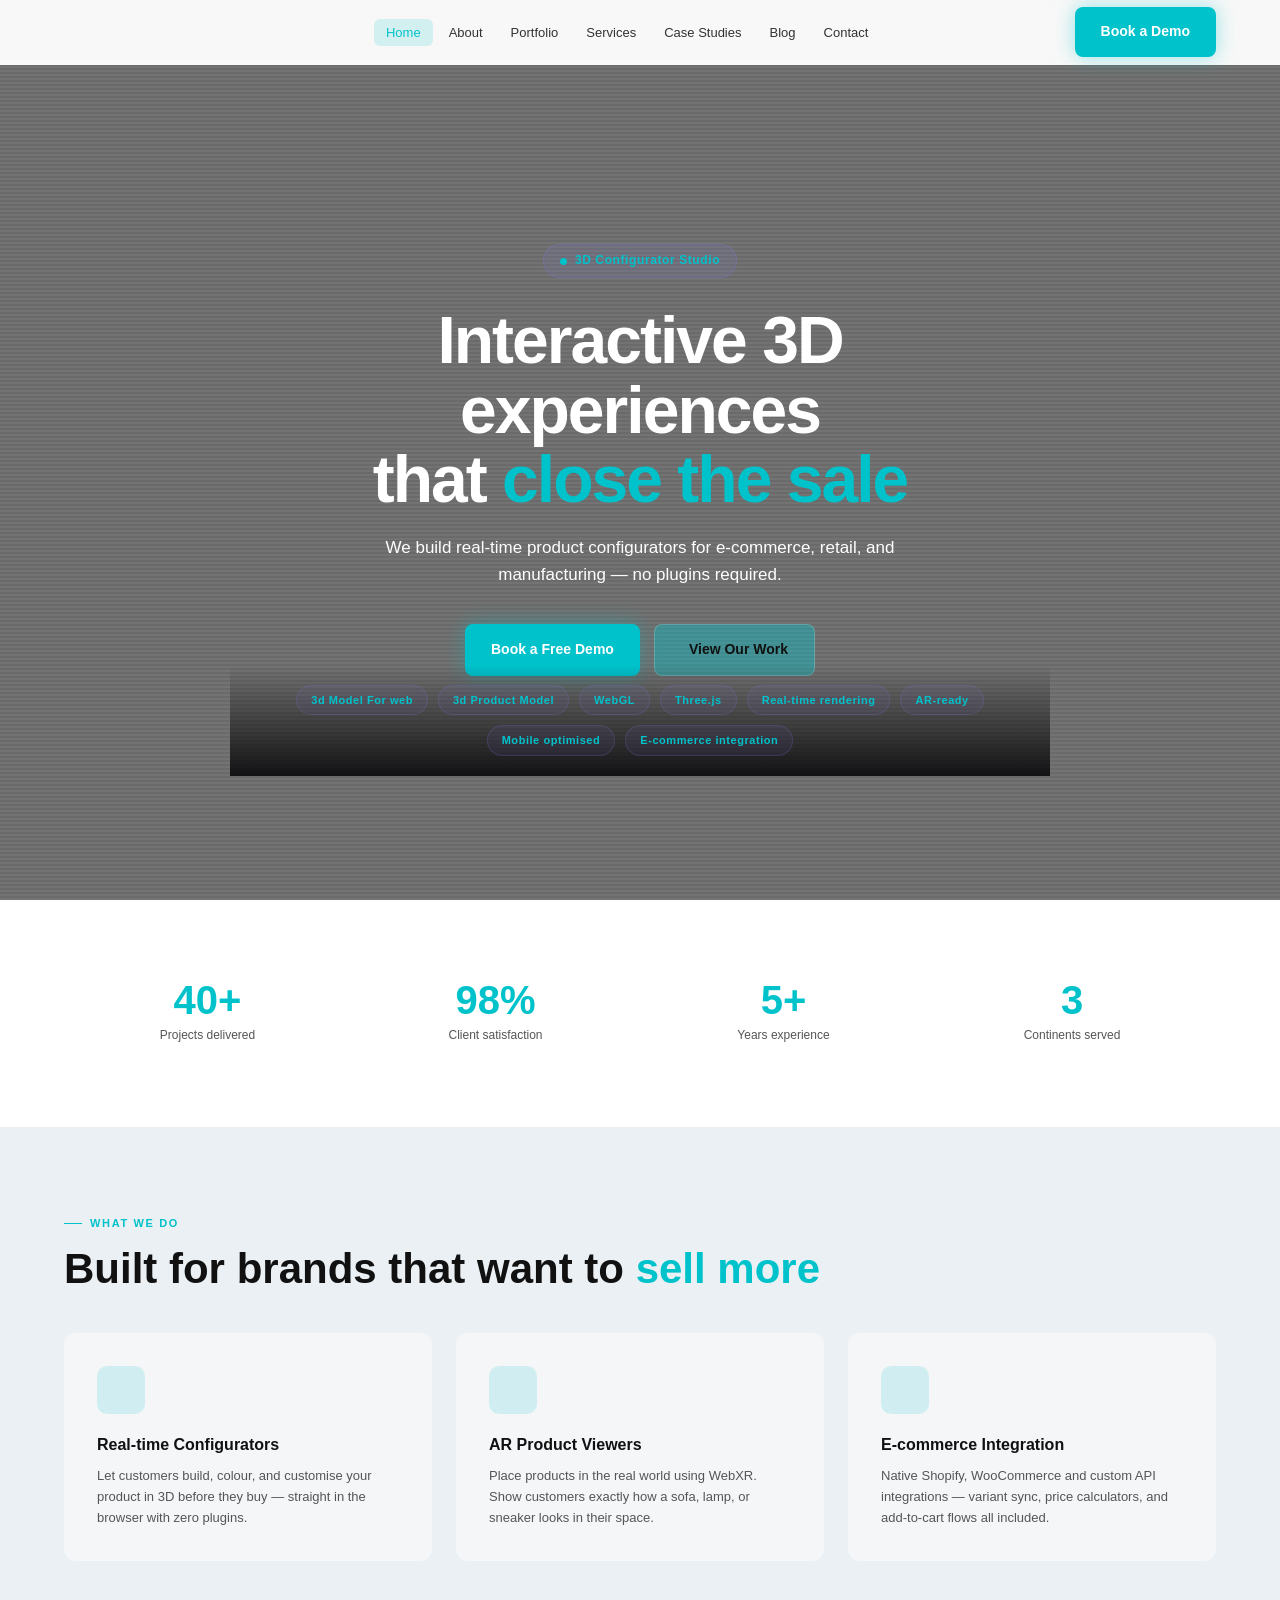
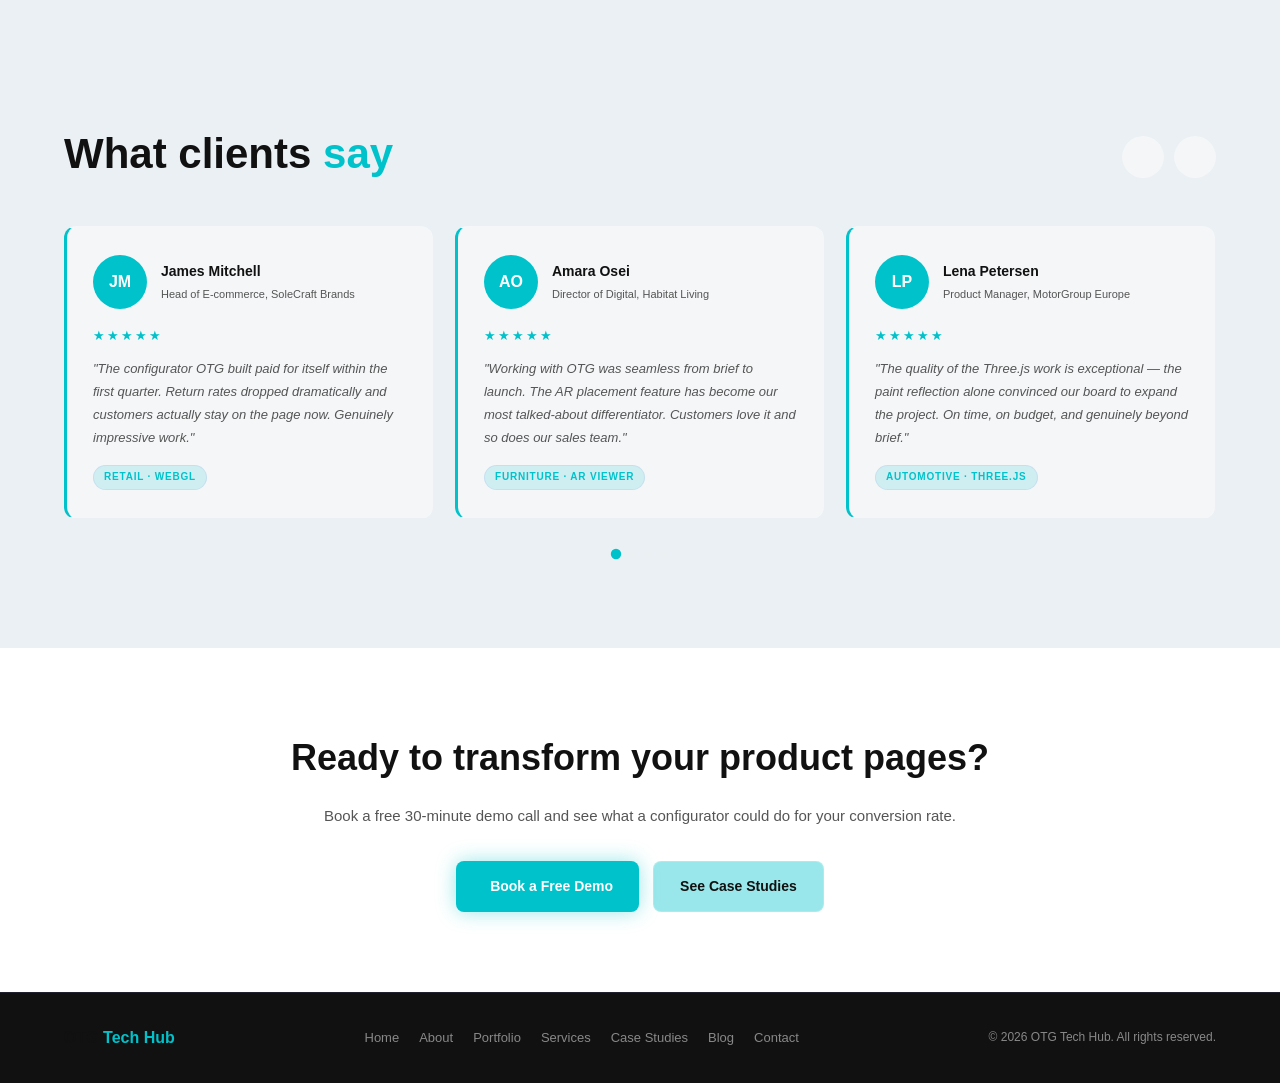
==== index.html @ ada0510f "Update view our work box color" ====
<!DOCTYPE html>
<html lang="en">
<head>
<meta charset="UTF-8" /><meta name="viewport" content="width=device-width, initial-scale=1.0" />
<title>OTG Tech Hub — 3D Configurator Agency</title>
<link rel="preconnect" href="https://fonts.googleapis.com" />
<link rel="preconnect" href="https://fonts.gstatic.com" crossorigin />
<link href="https://fonts.googleapis.com/css2?family=Syne:wght@400;600;700;800&family=DM+Sans:ital,wght@0,300;0,400;0,500;0,600;1,400&display=swap" rel="stylesheet" />
<link rel="stylesheet" href="https://cdn.jsdelivr.net/npm/@tabler/icons-webfont@latest/tabler-icons.min.css" />
<link rel="stylesheet" href="_shared.css" />
<style>
.hero {
  position: relative; min-height: 100vh;
  display: flex; flex-direction: column;
  align-items: center; justify-content: center; overflow: hidden;
}
.hero-video { position: absolute; inset: 0; width: 100%; height: 100%; object-fit: cover; z-index: 0; }
.hero-overlay { position: absolute; inset: 0; z-index: 1; background: rgba(0,0,0,0.55); }
.hero-scanlines {
  position: absolute; inset: 0; z-index: 2; pointer-events: none;
  background: repeating-linear-gradient(0deg, transparent, transparent 2px, rgba(0,0,0,0.08) 2px, rgba(0,0,0,0.08) 4px);
}
.hero-content { position: relative; z-index: 3; text-align: center; padding: 120px 24px 100px; max-width: 820px; width: 100%; }
.hero-badge {
  display: inline-flex; align-items: center; gap: 8px;
  background: rgba(127,119,221,0.12); border: 1px solid rgba(127,119,221,0.3);
  border-radius: 100px; padding: 6px 16px;
  font-size: 12px; font-weight: 600; color: var(--accent); margin-bottom: 28px; letter-spacing: 0.05em;
}
.hero-badge-dot { width: 7px; height: 7px; border-radius: 50%; background: var(--accent); animation: pulse 2s infinite; }
.hero h1 {
  font-family: var(--font-display); font-size: clamp(28px, 6vw, 66px);
  font-weight: 800; line-height: 1.05; letter-spacing: -0.03em; color: #fff; margin-bottom: 20px;
}
.hero h1 em { color: var(--accent); font-style: normal; }
.hero-sub { font-size: clamp(14px, 2vw, 17px); color: rgb(255, 254, 254); max-width: 560px; margin: 0 auto 36px; line-height: 1.6; }
.hero-buttons { display: flex; gap: 14px; justify-content: center; flex-wrap: wrap; }
.hero-demo-label {
  position: absolute; bottom: 100px; right: 48px; z-index: 3;
  display: flex; align-items: center; gap: 12px;
  font-size: 11px; font-weight: 600; letter-spacing: 0.1em; text-transform: uppercase; color: rgba(229,229,229,0.5);
}
.play-ring {
  width: 42px; height: 42px; border-radius: 50%;
  border: 1.5px solid rgba(127,119,221,0.5);
  display: flex; align-items: center; justify-content: center; color: var(--accent); font-size: 18px;
}
.tech-pills {
  position: absolute; bottom: 0; left: 0; right: 0; z-index: 3;
  display: flex; justify-content: center; flex-wrap: wrap; gap: 10px; padding: 20px 24px;
  background: linear-gradient(to top, rgba(10,10,12,0.92), transparent);
}
.tech-pill {
  background: rgba(127,119,221,0.08); border: 1px solid rgba(127,119,221,0.2);
  border-radius: 100px; padding: 5px 14px; font-size: 11px; font-weight: 600; color: var(--accent); letter-spacing: 0.05em;
}
/* HIGHLIGHTS */
.highlights { padding: 80px 0; background: var(--surface2); }
.highlights-grid { display: grid; grid-template-columns: repeat(3, 1fr); gap: 24px; }
.highlight-card {
  background: var(--surface); border: 1px solid var(--border2); border-radius: var(--radius); padding: 32px;
  transition: border-color 0.25s, transform 0.25s;
}
.highlight-card:hover { border-color: var(--accent); transform: translateY(-3px); }
.highlight-icon { width: 48px; height: 48px; border-radius: 10px; background: var(--accent-dim); display: flex; align-items: center; justify-content: center; margin-bottom: 18px; }
.highlight-icon i { font-size: 22px; color: var(--accent); }
.highlight-card h3 { font-family: var(--font-display); font-size: 16px; font-weight: 700; margin-bottom: 8px; }
.highlight-card p { font-size: 13px; color: var(--muted2); line-height: 1.6; }
/* STATS STRIP */
.stats-strip { padding: 60px 0; border-bottom: 1px solid var(--border2); }
.stats-row { display: grid; grid-template-columns: repeat(4, 1fr); gap: 0; }
.stat-box { text-align: center; padding: 20px; border-right: 1px solid var(--border2); }
.stat-box:last-child { border-right: none; }
.stat-num { font-family: var(--font-display); font-size: 40px; font-weight: 800; color: var(--accent); line-height: 1; }
.stat-lbl { font-size: 12px; color: var(--muted2); margin-top: 6px; }
/* CTA BAND */
.cta-band { padding: 80px 0; text-align: center; }
.cta-band h2 { font-family: var(--font-display); font-size: clamp(22px,4vw,36px); font-weight: 800; margin-bottom: 16px; }
.cta-band p { color: var(--muted2); font-size: 15px; margin-bottom: 32px; }
.cta-buttons { display: flex; gap: 14px; justify-content: center; flex-wrap: wrap; }

/* TESTIMONIALS SLIDER */
.testimonials-section { padding: 90px 0; background: var(--surface2); overflow: hidden; }
.testimonials-header { display: flex; align-items: flex-end; justify-content: space-between; margin-bottom: 48px; flex-wrap: wrap; gap: 20px; }
.slider-controls { display: flex; gap: 10px; }
.slider-btn {
  width: 42px; height: 42px; border-radius: 50%;
  background: var(--surface); border: 1px solid var(--border2);
  color: var(--white); font-size: 18px; cursor: pointer;
  display: flex; align-items: center; justify-content: center;
  transition: background 0.2s, border-color 0.2s, transform 0.2s;
}
.slider-btn:hover { background: var(--accent); border-color: var(--accent); transform: scale(1.05); }
.slider-track-wrap { overflow: hidden; }
.slider-track {
  display: flex; gap: 22px;
  transition: transform 0.55s cubic-bezier(0.4, 0, 0.2, 1);
  will-change: transform;
}
.t-card {
  background: var(--surface); border: 1px solid var(--border2);
  border-left: 3px solid var(--accent); border-radius: var(--radius);
  padding: 28px 26px; flex: 0 0 calc(33.333% - 15px);
  display: flex; flex-direction: column;
  transition: border-color 0.25s, box-shadow 0.25s;
}
.t-card:hover { border-color: var(--accent); box-shadow: 0 8px 32px rgba(127,119,221,0.15); }
.t-top { display: flex; align-items: center; gap: 14px; margin-bottom: 16px; }
.t-avatar {
  width: 54px; height: 54px; border-radius: 50%; flex-shrink: 0;
  background: var(--accent); display: flex; align-items: center; justify-content: center;
  font-family: var(--font-display); font-size: 16px; font-weight: 800; color: #fff;
  overflow: hidden;
}
.t-avatar img { width: 100%; height: 100%; object-fit: cover; }
.t-name { font-family: var(--font-display); font-size: 14px; font-weight: 700; color: var(--white); }
.t-role { font-size: 11px; color: var(--muted2); margin-top: 2px; }
.t-stars { color: var(--accent); font-size: 13px; letter-spacing: 2px; margin-bottom: 12px; }
.t-quote { font-size: 13px; color: var(--muted2); font-style: italic; line-height: 1.75; flex: 1; }
.t-tag { display: inline-block; margin-top: 16px; font-size: 10px; font-weight: 600; letter-spacing: 0.08em; text-transform: uppercase; color: var(--accent); background: var(--accent-dim); border: 1px solid var(--border); border-radius: 100px; padding: 3px 10px; align-self: flex-start; }
.slider-dots { display: flex; justify-content: center; gap: 8px; margin-top: 32px; }
.slider-dot { width: 8px; height: 8px; border-radius: 50%; background: var(--border2); border: none; cursor: pointer; transition: background 0.2s, transform 0.2s; padding: 0; }
.slider-dot.active { background: var(--accent); transform: scale(1.3); }

@media(max-width:768px){
  .highlights-grid,.stats-row { grid-template-columns:1fr; }
  .stat-box { border-right:none; border-bottom:1px solid var(--border2); }
  .hero h1 { font-size: 22px; }
  .hero-demo-label { display: none; }
  .t-card { flex: 0 0 calc(100% - 0px); }
  .testimonials-header { flex-direction: column; align-items: flex-start; }
}
@media(min-width:769px) and (max-width:1024px){
  .t-card { flex: 0 0 calc(50% - 11px); }
}
</style>
</head>
<body>

<nav class="navbar">
  <div class="container nav-inner">
    <a href="index.html" class="nav-logo"><img src="https://res.cloudinary.com/dcluwovzm/image/upload/v1780544190/logo-removebg-preview_u4eqe4.png" alt="OTG Tech Hub" height="200" /></a>
    <ul class="nav-links" id="navLinks">
      <li><a href="index.html" class="active">Home</a></li>
      <li><a href="about.html">About</a></li>
      <li><a href="portfolio.html">Portfolio</a></li>
      <li><a href="services.html">Services</a></li>
      <li><a href="case-studies.html">Case Studies</a></li>
      <li><a href="blog.html">Blog</a></li>
      <li><a href="contact.html">Contact</a></li>
    </ul>
    <a href="contact.html" class="btn btn-primary nav-cta">Book a Demo</a>
    <button class="hamburger" id="hamburger" aria-label="Toggle menu"><span></span><span></span><span></span></button>
  </div>
</nav>

<!-- HERO -->
<section class="hero">
  <!-- Replace with your actual video URL -->
  <video class="hero-video" autoplay muted loop playsinline>
    <source src="https://res.cloudinary.com/dcluwovzm/video/upload/v1780540882/1992-153555258_ehwbj4.mp4" type="video/mp4" />
  </video>
  <!-- Replace with your actual video URL -->
  <div class="hero-overlay"></div>
  <div class="hero-scanlines"></div>
  <div class="hero-content reveal">
    <div class="hero-badge"><div class="hero-badge-dot"></div>3D Configurator Studio</div>
    <h1>Interactive 3D experiences<br/>that <em>close the sale</em></h1>
    <p class="hero-sub">We build real-time product configurators for e-commerce, retail, and manufacturing — no plugins required.</p>
    <div class="hero-buttons">
      <a href="contact.html" class="btn btn-primary">Book a Free Demo</a>
      <a href="portfolio.html" class="btn btn-ghost"><i class="ti ti-player-play"></i> View Our Work</a>
    </div>
  
  <div class="tech-pills">
    <span class="tech-pill">3d Model For web</span>
    <span class="tech-pill">3d Product Model</span>
    <span class="tech-pill">WebGL</span>
    <span class="tech-pill">Three.js</span>
    <span class="tech-pill">Real-time rendering</span>
    <span class="tech-pill">AR-ready</span>
    <span class="tech-pill">Mobile optimised</span>
    <span class="tech-pill">E-commerce integration</span>
  </div>
</section>

<!-- STATS STRIP -->
<div class="stats-strip">
  <div class="container">
    <div class="stats-row reveal">
      <div class="stat-box"><div class="stat-num">40+</div><div class="stat-lbl">Projects delivered</div></div>
      <div class="stat-box"><div class="stat-num">98%</div><div class="stat-lbl">Client satisfaction</div></div>
      <div class="stat-box"><div class="stat-num">5+</div><div class="stat-lbl">Years experience</div></div>
      <div class="stat-box"><div class="stat-num">3</div><div class="stat-lbl">Continents served</div></div>
    </div>
  </div>
</div>

<!-- HIGHLIGHTS -->
<section class="highlights">
  <div class="container">
    <div class="reveal" style="margin-bottom:40px">
      <div class="section-label">What we do</div>
      <h2 class="section-title" style="margin-bottom:0">Built for brands that want to <span>sell more</span></h2>
    </div>
    <div class="highlights-grid">
      <div class="highlight-card reveal">
        <div class="highlight-icon"><i class="ti ti-3d-cube-sphere"></i></div>
        <h3>Real-time Configurators</h3>
        <p>Let customers build, colour, and customise your product in 3D before they buy — straight in the browser with zero plugins.</p>
      </div>
      <div class="highlight-card reveal">
        <div class="highlight-icon"><i class="ti ti-augmented-reality"></i></div>
        <h3>AR Product Viewers</h3>
        <p>Place products in the real world using WebXR. Show customers exactly how a sofa, lamp, or sneaker looks in their space.</p>
      </div>
      <div class="highlight-card reveal">
        <div class="highlight-icon"><i class="ti ti-plug-connected"></i></div>
        <h3>E-commerce Integration</h3>
        <p>Native Shopify, WooCommerce and custom API integrations — variant sync, price calculators, and add-to-cart flows all included.</p>
      </div>
    </div>
  </div>
</section>

<!-- TESTIMONIALS SLIDER -->
<section class="testimonials-section">
  <div class="container">
    <div class="testimonials-header reveal">
      <div>
        <!-- <div class="section-label">Social proof</div> -->
        <h2 class="section-title" style="margin-bottom:0">What clients <span>say</span></h2>
      </div>
      <div class="slider-controls">
        <button class="slider-btn" id="sliderPrev" aria-label="Previous"><i class="ti ti-chevron-left"></i></button>
        <button class="slider-btn" id="sliderNext" aria-label="Next"><i class="ti ti-chevron-right"></i></button>
      </div>
    </div>
    <div class="slider-track-wrap reveal">
      <div class="slider-track" id="sliderTrack">

        <div class="t-card">
          <div class="t-top">
            <!-- Replace src with client photo or brand logo URL -->
            <div class="t-avatar">JM</div>
            <!-- Replace src with client photo or brand logo URL -->
            <div><div class="t-name">James Mitchell</div><div class="t-role">Head of E-commerce, SoleCraft Brands</div></div>
          </div>
          <div class="t-stars">★★★★★</div>
          <p class="t-quote">"The configurator OTG built paid for itself within the first quarter. Return rates dropped dramatically and customers actually stay on the page now. Genuinely impressive work."</p>
          <span class="t-tag">Retail · WebGL</span>
        </div>

        <div class="t-card">
          <div class="t-top">
            <!-- Replace src with client photo or brand logo URL -->
            <div class="t-avatar">AO</div>
            <!-- Replace src with client photo or brand logo URL -->
            <div><div class="t-name">Amara Osei</div><div class="t-role">Director of Digital, Habitat Living</div></div>
          </div>
          <div class="t-stars">★★★★★</div>
          <p class="t-quote">"Working with OTG was seamless from brief to launch. The AR placement feature has become our most talked-about differentiator. Customers love it and so does our sales team."</p>
          <span class="t-tag">Furniture · AR Viewer</span>
        </div>

        <div class="t-card">
          <div class="t-top">
            <!-- Replace src with client photo or brand logo URL -->
            <div class="t-avatar">LP</div>
            <!-- Replace src with client photo or brand logo URL -->
            <div><div class="t-name">Lena Petersen</div><div class="t-role">Product Manager, MotorGroup Europe</div></div>
          </div>
          <div class="t-stars">★★★★★</div>
          <p class="t-quote">"The quality of the Three.js work is exceptional — the paint reflection alone convinced our board to expand the project. On time, on budget, and genuinely beyond brief."</p>
          <span class="t-tag">Automotive · Three.js</span>
        </div>

        <div class="t-card">
          <div class="t-top">
            <!-- Replace src with client photo or brand logo URL -->
            <div class="t-avatar">DK</div>
            <!-- Replace src with client photo or brand logo URL -->
            <div><div class="t-name">David Kim</div><div class="t-role">CEO, LuxeLighting Co.</div></div>
          </div>
          <div class="t-stars">★★★★★</div>
          <p class="t-quote">"We were sceptical about the ROI of a 3D configurator for lighting. Three months after launch, our average order value had gone up 28%. Completely converted now."</p>
          <span class="t-tag">Retail · Product Builder</span>
        </div>

        <div class="t-card">
          <div class="t-top">
            <!-- Replace src with client photo or brand logo URL -->
            <div class="t-avatar">SR</div>
            <!-- Replace src with client photo or brand logo URL -->
            <div><div class="t-name">Sofia Reyes</div><div class="t-role">E-commerce Lead, Moda Jewels</div></div>
          </div>
          <div class="t-stars">★★★★★</div>
          <p class="t-quote">"Our customers spend an average of 6 minutes in the configurator before adding to cart. That kind of engagement is unheard of for us. The jewellery customiser is genuinely beautiful."</p>
          <span class="t-tag">Jewellery · AR/VR</span>
        </div>

        <div class="t-card">
          <div class="t-top">
            <!-- Replace src with client photo or brand logo URL -->
            <div class="t-avatar">FN</div>
            <!-- Replace src with client photo or brand logo URL -->
            <div><div class="t-name">Fatima Nwosu</div><div class="t-role">Digital Director, HomeForm Nigeria</div></div>
          </div>
          <div class="t-stars">★★★★★</div>
          <p class="t-quote">"The tool works flawlessly on mobile, even on slower connections. As a Nigerian brand, we weren't sure a 3D configurator was for us — OTG proved us completely wrong."</p>
          <span class="t-tag">Furniture · 360° Viewer</span>
        </div>

      </div>
    </div>
    <div class="slider-dots" id="sliderDots"></div>
  </div>
</section>

<!-- CTA BAND -->
<section class="cta-band">
  <div class="container reveal">
    <h2>Ready to transform your product pages?</h2>
    <p>Book a free 30-minute demo call and see what a configurator could do for your conversion rate.</p>
    <div class="cta-buttons">
      <a href="contact.html" class="btn btn-primary"><i class="ti ti-calendar"></i> Book a Free Demo</a>
      <a href="case-studies.html" class="btn btn-ghost">See Case Studies</a>
    </div>
  </div>
</section>

<footer class="footer">
  <div class="container footer-inner">
    <div class="footer-logo">OTG <span>Tech Hub</span></div>
    <nav class="footer-nav">
      <a href="index.html">Home</a><a href="about.html">About</a><a href="portfolio.html">Portfolio</a>
      <a href="services.html">Services</a><a href="case-studies.html">Case Studies</a>
      <a href="blog.html">Blog</a><a href="contact.html">Contact</a>
    </nav>
    <div class="footer-copy">© 2026 OTG Tech Hub. All rights reserved.</div>
  </div>
</footer>
<script src="_shared.js"></script>
<script>
document.addEventListener('DOMContentLoaded', () => {
  const track     = document.getElementById('sliderTrack');
  const prevBtn   = document.getElementById('sliderPrev');
  const nextBtn   = document.getElementById('sliderNext');
  const dotsWrap  = document.getElementById('sliderDots');
  const cards     = track.querySelectorAll('.t-card');

  // How many cards visible at once (responsive)
  function visibleCount() {
    if (window.innerWidth < 769) return 1;
    if (window.innerWidth < 1025) return 2;
    return 3;
  }

  const total = cards.length;
  let current = 0;
  let autoTimer;

  // Build dots
  function buildDots() {
    dotsWrap.innerHTML = '';
    const steps = total - visibleCount() + 1;
    for (let i = 0; i < steps; i++) {
      const d = document.createElement('button');
      d.className = 'slider-dot' + (i === 0 ? ' active' : '');
      d.addEventListener('click', () => goTo(i));
      dotsWrap.appendChild(d);
    }
  }

  function updateDots() {
    dotsWrap.querySelectorAll('.slider-dot').forEach((d, i) => {
      d.classList.toggle('active', i === current);
    });
  }

  function cardWidth() {
    return cards[0].getBoundingClientRect().width + 22; // card + gap
  }

  function goTo(index) {
    const steps = total - visibleCount();
    current = Math.max(0, Math.min(index, steps));
    track.style.transform = `translateX(-${current * cardWidth()}px)`;
    updateDots();
  }

  function next() { goTo(current + 1 < total - visibleCount() + 1 ? current + 1 : 0); }
  function prev() { goTo(current - 1 >= 0 ? current - 1 : total - visibleCount()); }

  nextBtn.addEventListener('click', () => { next(); resetAuto(); });
  prevBtn.addEventListener('click', () => { prev(); resetAuto(); });

  function startAuto() { autoTimer = setInterval(next, 4000); }
  function resetAuto()  { clearInterval(autoTimer); startAuto(); }

  // Pause on hover
  track.addEventListener('mouseenter', () => clearInterval(autoTimer));
  track.addEventListener('mouseleave', startAuto);

  // Touch swipe
  let touchStartX = 0;
  track.addEventListener('touchstart', e => { touchStartX = e.touches[0].clientX; }, { passive: true });
  track.addEventListener('touchend', e => {
    const diff = touchStartX - e.changedTouches[0].clientX;
    if (Math.abs(diff) > 40) { diff > 0 ? next() : prev(); resetAuto(); }
  });

  // Recalculate on resize
  window.addEventListener('resize', () => {
    buildDots();
    goTo(0);
  });

  buildDots();
  startAuto();
});
</script>
</body></html>
---- _shared.css ----
/* ─── SHARED STYLES — OTG Tech Hub ─── */
*, *::before, *::after { box-sizing: border-box; margin: 0; padding: 0; }
:root {
  --bg: #ffffff;
--surface: #f4f6f8;
--surface2: #eaf0f3;
--accent: #00C2CB;
--accent-dim: rgba(0,194,203,0.15);
--accent-glow: rgba(0,194,203,0.4);
  --white: #111111;
  --muted: #888888;
  --muted2: #555555;
  --border: rgba(127,119,221,0.12);
  --border2: rgba(255,255,255,0.06);
  --font-display: 'ROBOTO', sans-serif;
  --font-body: 'ROBOTO', sans-serif;
  --radius: 12px;
  --radius-sm: 8px;
}
html { scroll-behavior: smooth; }
body {
  background: var(--bg);
  color: var(--white);
  font-family: var(--font-body);
  font-size: 15px;
  line-height: 1.65;
  overflow-x: hidden;
}
::selection { background: var(--accent); color: #fff; }
a { color: inherit; text-decoration: none; }
img { display: block; max-width: 100%; }
::-webkit-scrollbar { width: 4px; }
::-webkit-scrollbar-track { background: var(--bg); }
::-webkit-scrollbar-thumb { background: var(--accent); border-radius: 4px; }

/* UTILITIES */
.container { max-width: 1200px; margin: 0 auto; padding: 0 24px; }
.section-label {
  display: inline-flex; align-items: center; gap: 8px;
  font-size: 11px; font-weight: 600;
  letter-spacing: 0.15em; text-transform: uppercase; color: var(--accent);
  margin-bottom: 14px;
}
.section-label::before { content: ''; width: 18px; height: 1px; background: var(--accent); }
.section-title {
  font-family: var(--font-display); font-size: clamp(26px, 4vw, 42px);
  font-weight: 800; color: var(--white); line-height: 1.1; margin-bottom: 48px;
}
.section-title span { color: var(--accent); }
.page-body { padding: 120px 0 80px; }
.reveal { opacity: 0; transform: translateY(24px); transition: opacity 0.7s ease, transform 0.7s ease; }
.reveal.visible { opacity: 1; transform: translateY(0); }
.btn {
  display: inline-flex; align-items: center; gap: 8px;
  padding: 13px 26px; border-radius: var(--radius-sm);
  font-family: var(--font-body); font-size: 14px; font-weight: 600;
  cursor: pointer; border: none; transition: all 0.25s ease;
  min-height: 44px; white-space: nowrap;
}
.btn-primary { background: var(--accent); color: #fff; box-shadow: 0 0 20px var(--accent-glow); }
.btn-primary:hover { background: #9690e8; box-shadow: 0 0 32px var(--accent-glow); transform: translateY(-1px); }
.btn-ghost { background: var(--accent-glow); color: var(--white); border: 1.5px solid rgba(255,255,255,0.18); }
.btn-ghost:hover { border-color: var(--accent); color: var(--accent); transform: translateY(-1px); }
.btn-outline-accent { background: transparent; color: var(--accent); border: 1.5px solid var(--accent); }
.btn-outline-accent:hover { background: var(--accent); color: #fff; box-shadow: 0 0 20px var(--accent-glow); }

/* NAVBAR */
.navbar {
  position: fixed; top: 0; left: 0; right: 0; z-index: 1000;
  background: rgba(255,255,255,0.95);
  backdrop-filter: blur(16px); -webkit-backdrop-filter: blur(16px);
  border-bottom: 1px solid var(--border2);
}
.nav-inner {
  display: flex; align-items: center; justify-content: space-between;
  height: 64px; gap: 24px;
}
.nav-logo { flex-shrink: 0; display: flex; align-items: center; }
.nav-logo img { height: 200px; width: auto; }
.nav-links { display: flex; align-items: center; gap: 4px; list-style: none; }
.nav-links a {
  padding: 6px 12px; border-radius: 6px;
  font-size: 13px; font-weight: 500; color: #333333;  transition: color 0.2s, background 0.2s;
}
.nav-links a:hover { color: var(--white); background: var(--accent-dim); }
.nav-links a.active { color: var(--accent); background: var(--accent-dim); }
.nav-cta { flex-shrink: 0; }
.hamburger { display: none; flex-direction: column; gap: 5px; background: none; border: none; cursor: pointer; padding: 8px; }
.hamburger span { display: block; width: 22px; height: 2px; background: var(--white); border-radius: 2px; transition: all 0.3s ease; }
.hamburger.open span:nth-child(1) { transform: translateY(7px) rotate(45deg); }
.hamburger.open span:nth-child(2) { opacity: 0; }
.hamburger.open span:nth-child(3) { transform: translateY(-7px) rotate(-45deg); }

/* FOOTER */
.footer { background: #111111; border-top: 1px solid rgba(127,119,221,0.15); padding: 32px 0; }
.footer-inner { display: flex; align-items: center; justify-content: space-between; flex-wrap: wrap; gap: 16px; }
.footer-logo { font-family: var(--font-display); font-size: 16px; font-weight: 800; }
.footer-logo span { color: var(--accent); }
.footer-nav { display: flex; gap: 20px; flex-wrap: wrap; }
.footer-nav a { font-size: 13px; color: var(--muted); }
.footer-nav a:hover { color: var(--white); }
.footer-copy { font-size: 12px; color: var(--muted); }

/* MOBILE */
@media (max-width: 768px) {
  .hamburger { display: flex; }
  .nav-links {
    position: fixed; top: 64px; left: 0; right: 0;
    background: rgba(10,10,12,0.97); backdrop-filter: blur(16px);
    flex-direction: column; padding: 20px; gap: 4px;
    border-bottom: 1px solid var(--border2); display: none;
  }
  .nav-links.open { display: flex; }
  .nav-links a { padding: 12px 16px; font-size: 15px; }
  .nav-cta { display: none; }
  .footer-inner { flex-direction: column; text-align: center; }
  .footer-nav { justify-content: center; }
}

@keyframes pulse { 0%,100%{opacity:1;transform:scale(1)} 50%{opacity:.5;transform:scale(1.3)} }
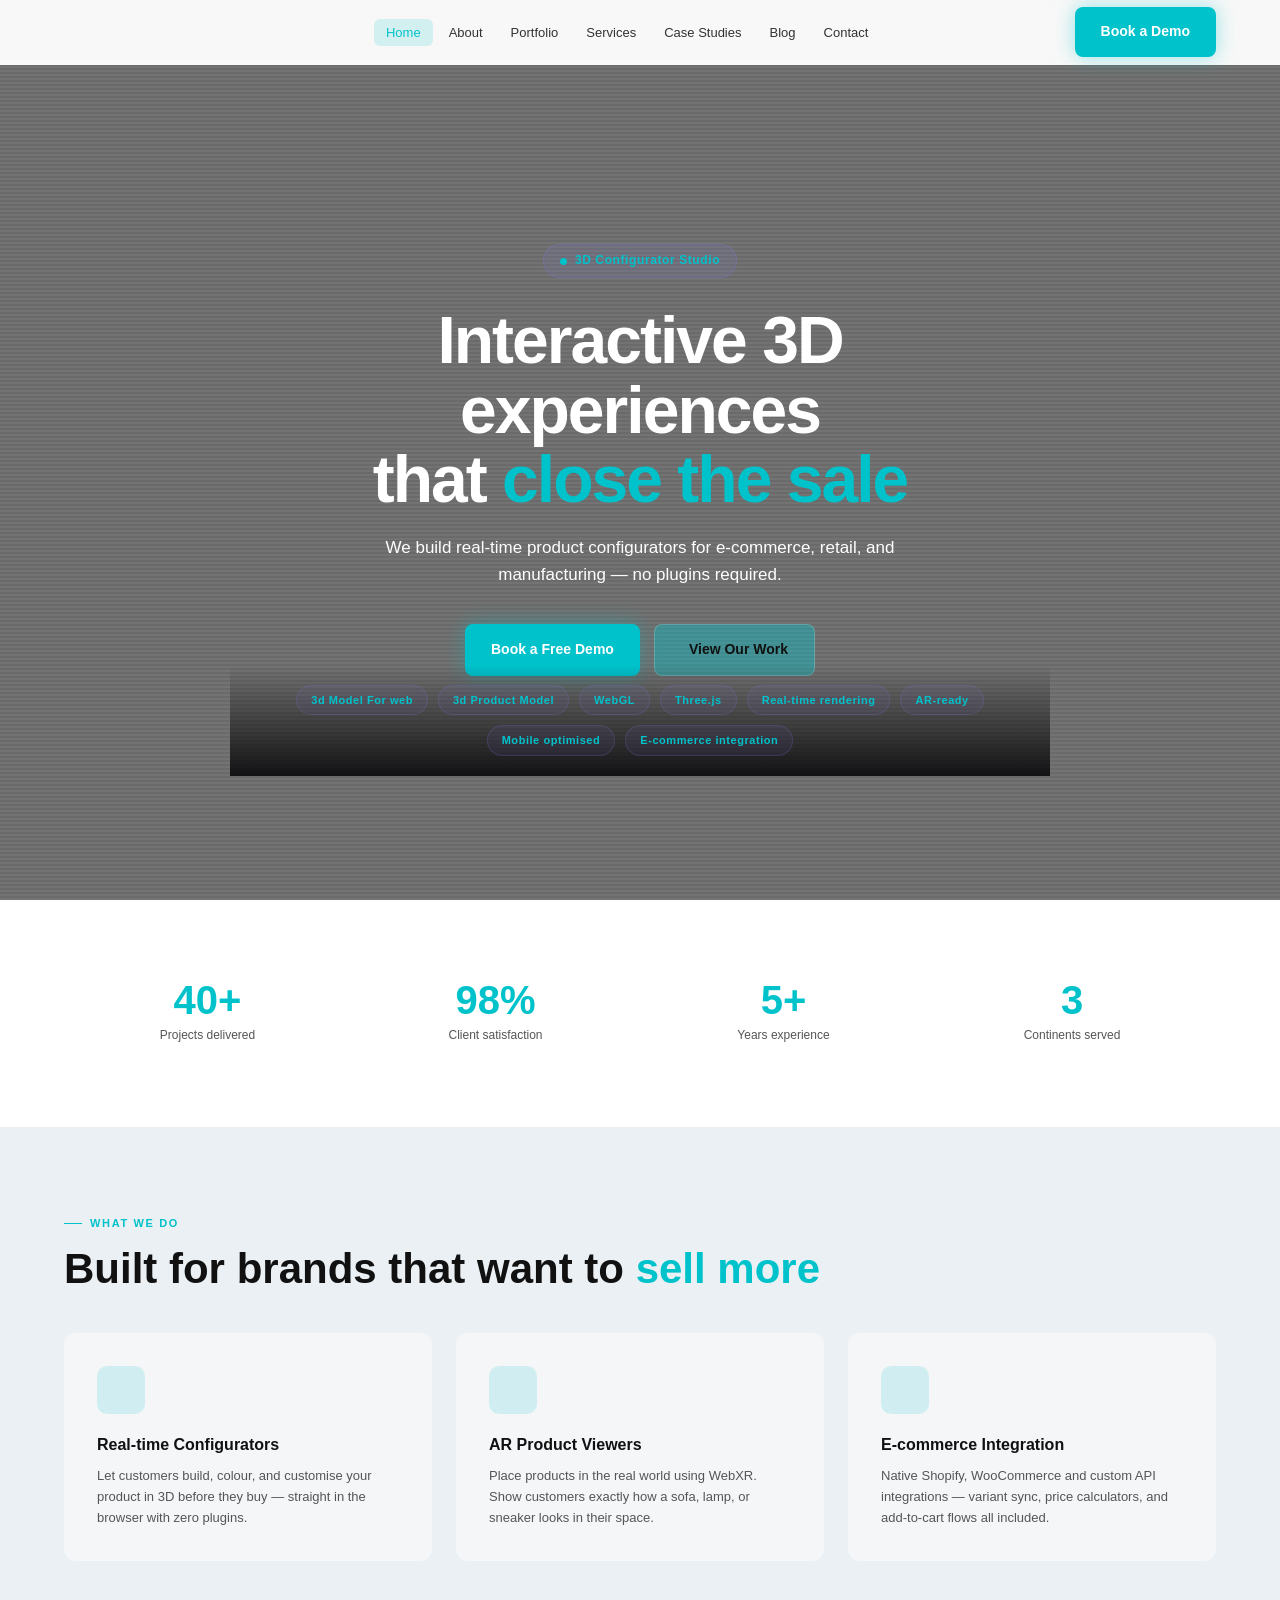
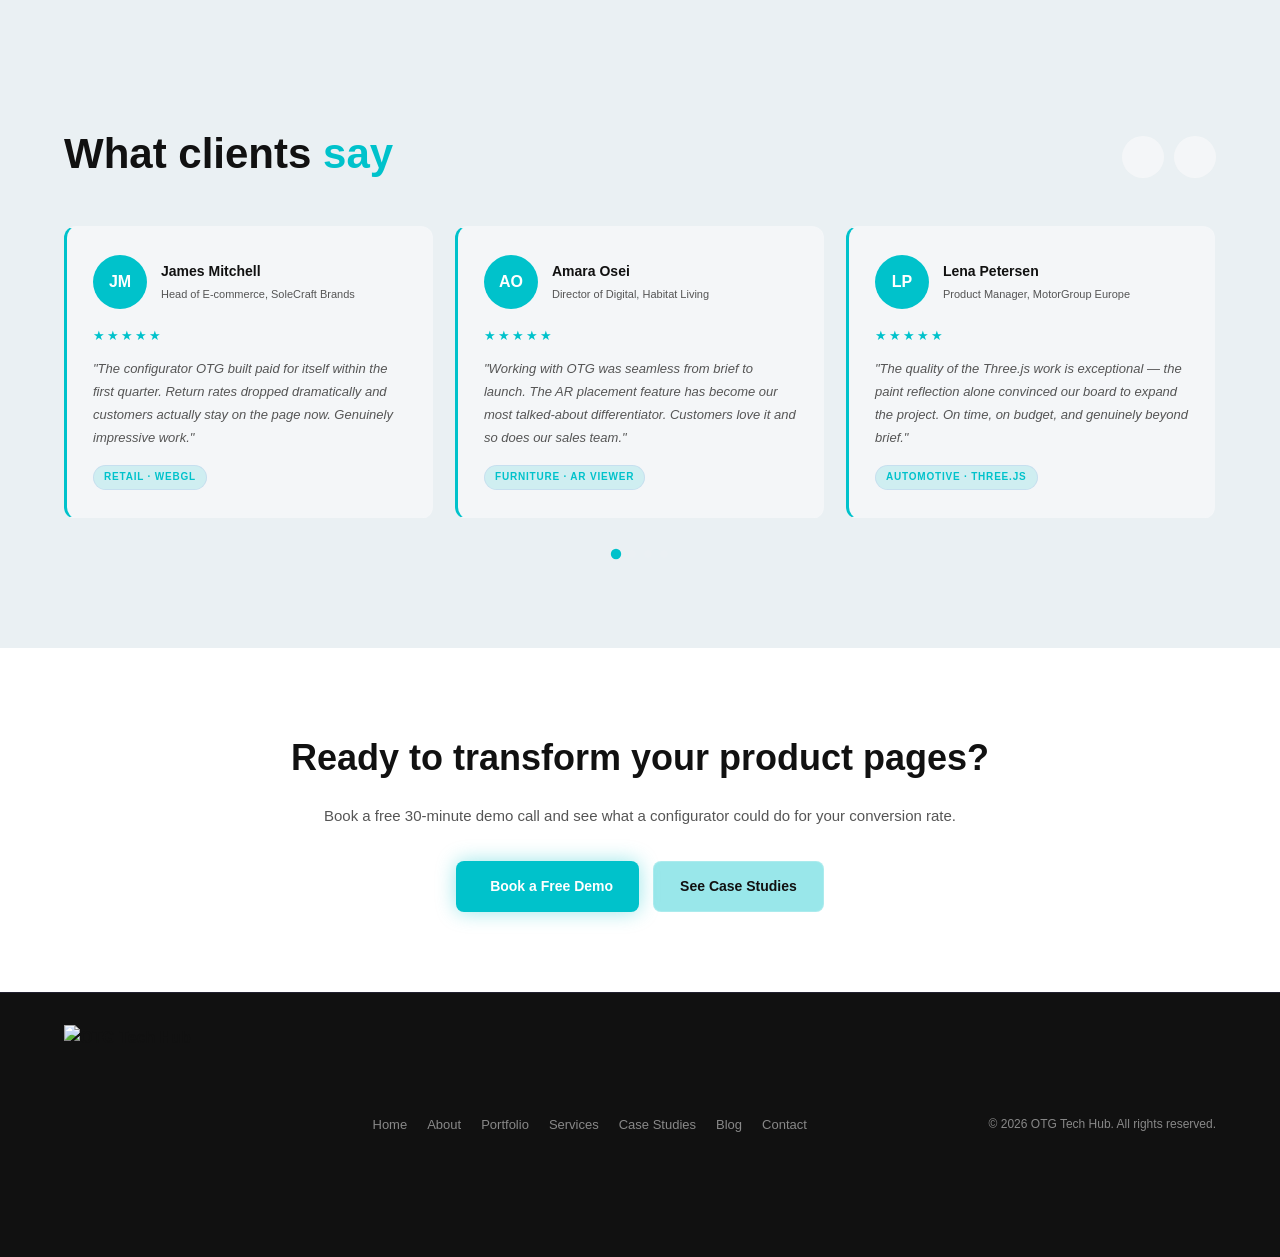
==== commit db6689d1: "update portfolio navbar logo and updating all the other pages footer logo" ====
--- a/index.html
+++ b/index.html
@@ -331,8 +331,7 @@
 
 <footer class="footer">
   <div class="container footer-inner">
-    <div class="footer-logo">OTG <span>Tech Hub</span></div>
-    <nav class="footer-nav">
+<div class="footer-logo"><img src="https://res.cloudinary.com/dcluwovzm/image/upload/v1780544190/logo-removebg-preview_u4eqe4.png" alt="OTG Tech Hub" height="200" /></div>    <nav class="footer-nav">
       <a href="index.html">Home</a><a href="about.html">About</a><a href="portfolio.html">Portfolio</a>
       <a href="services.html">Services</a><a href="case-studies.html">Case Studies</a>
       <a href="blog.html">Blog</a><a href="contact.html">Contact</a>
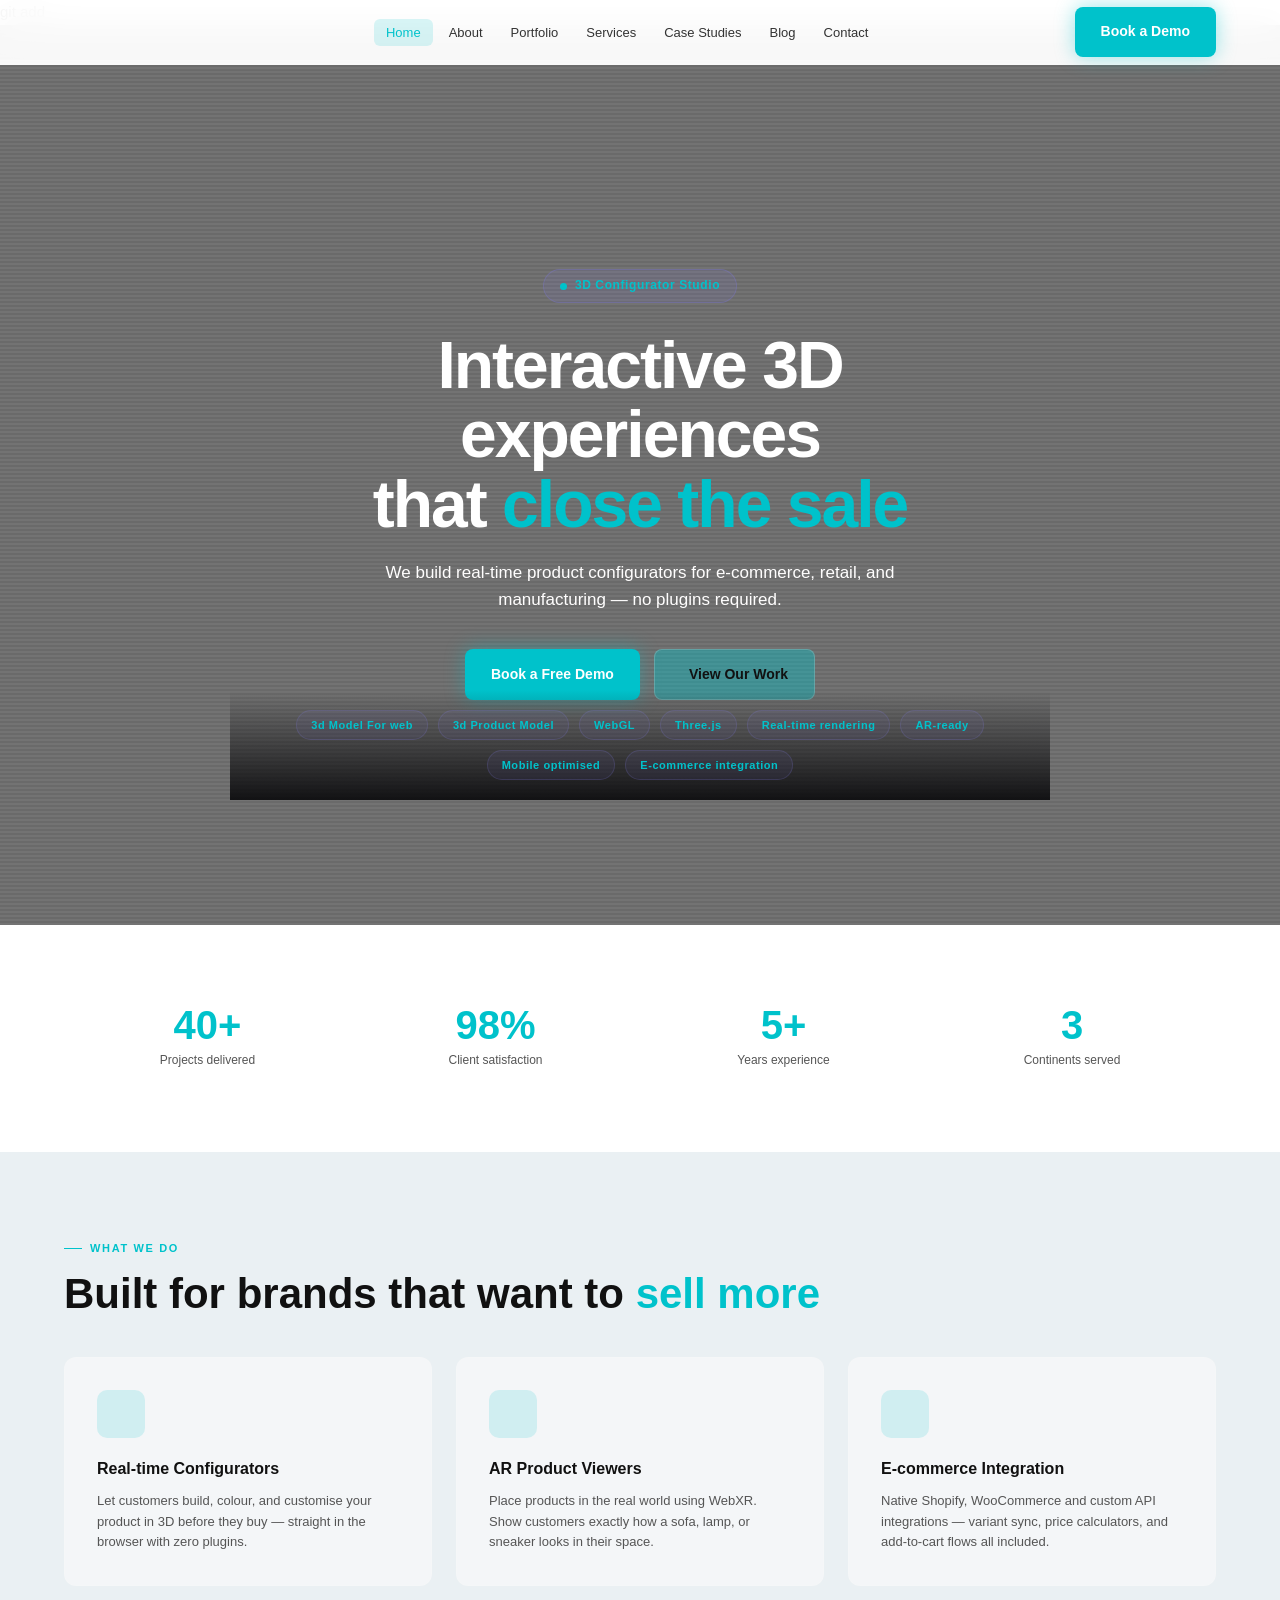
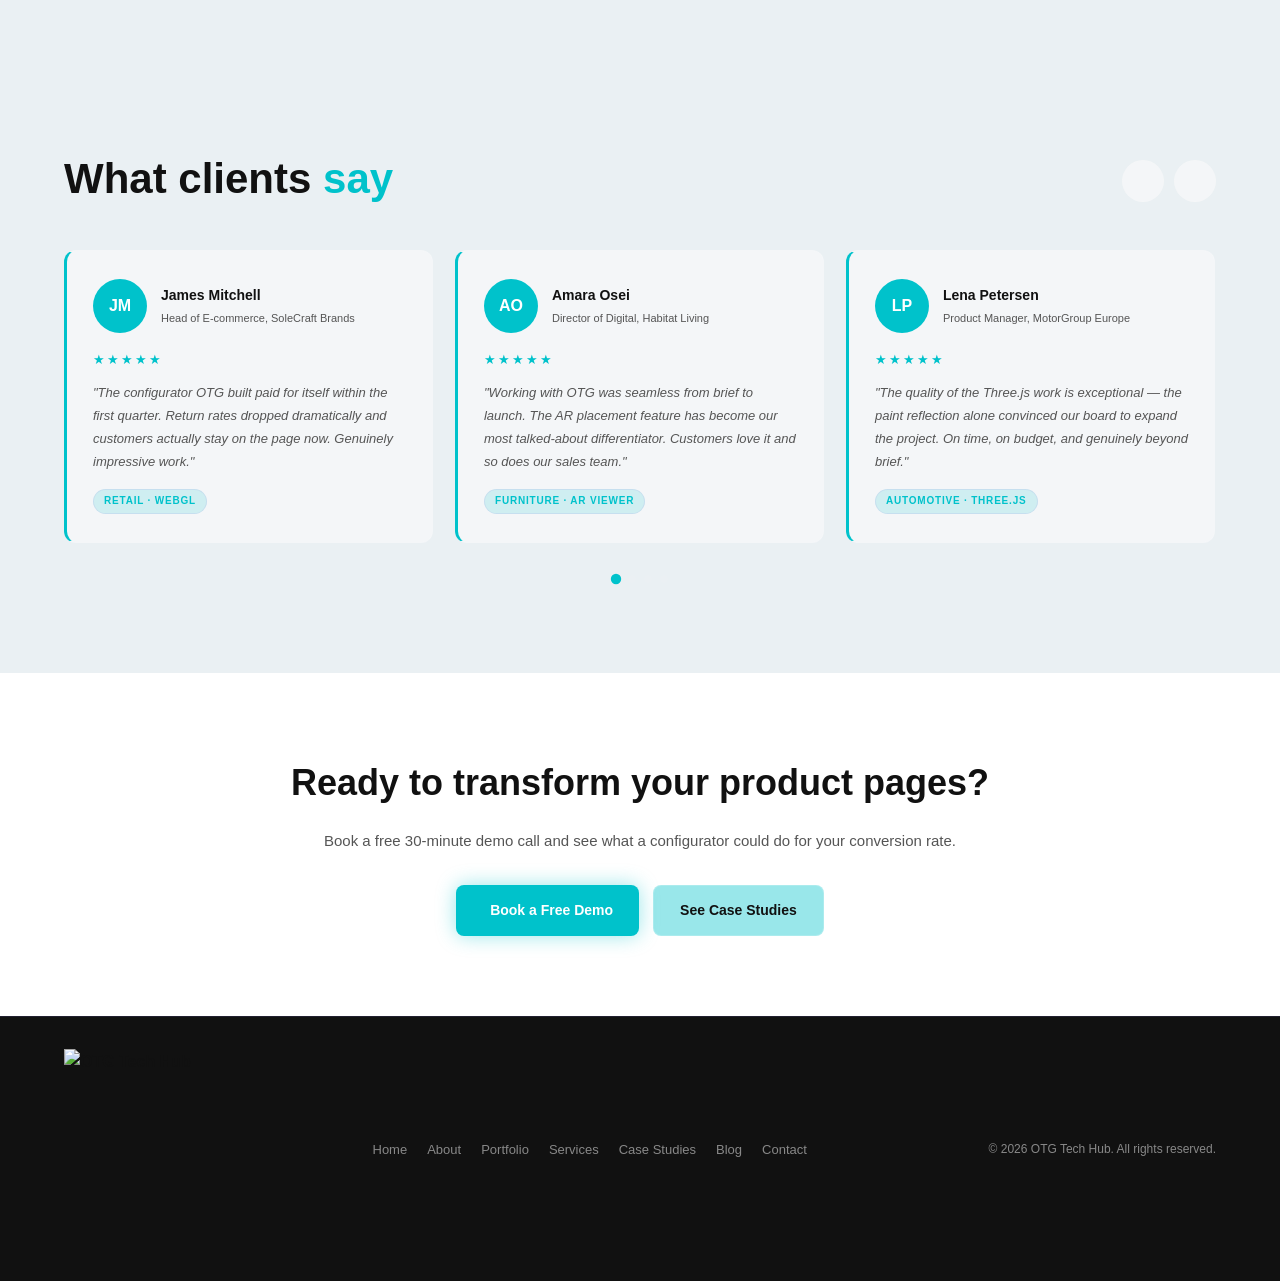
==== commit a4746bf2: "Glute configurator added to portfolio" ====
--- a/index.html
+++ b/index.html
@@ -3,6 +3,10 @@
 <head>
 <meta charset="UTF-8" /><meta name="viewport" content="width=device-width, initial-scale=1.0" />
 <title>OTG Tech Hub — 3D Configurator Agency</title>
+<link rel="icon" type="image/x-icon" href="favicon.ico" />
+<link rel="icon" type="image/png" sizes="32x32" href="favicon-32x32.png" />git add <div class="git"></div>
+<link rel="icon" type="image/png" sizes="16x16" href="favicon-16x16.png" />
+<link rel="apple-touch-icon" sizes="180x180" href="apple-touch-icon.png" />
 <link rel="preconnect" href="https://fonts.googleapis.com" />
 <link rel="preconnect" href="https://fonts.gstatic.com" crossorigin />
 <link href="https://fonts.googleapis.com/css2?family=Syne:wght@400;600;700;800&family=DM+Sans:ital,wght@0,300;0,400;0,500;0,600;1,400&display=swap" rel="stylesheet" />
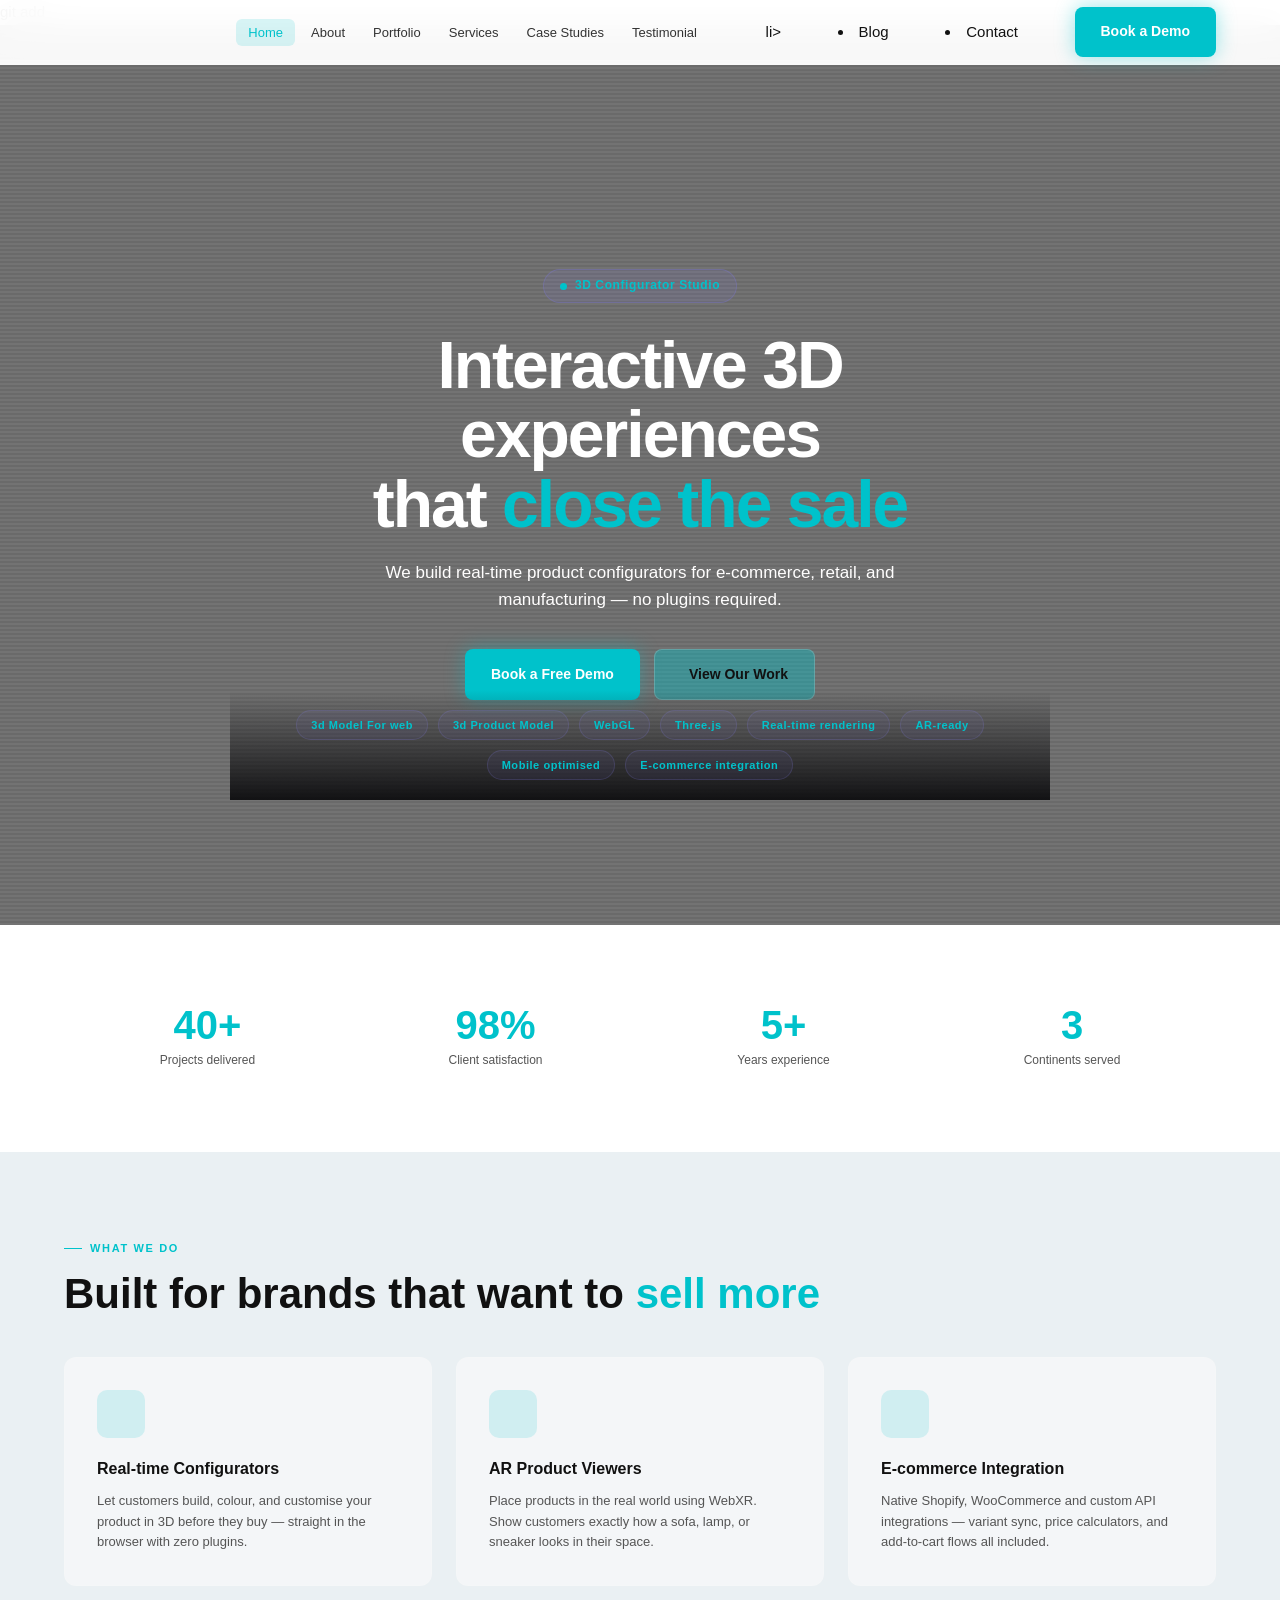
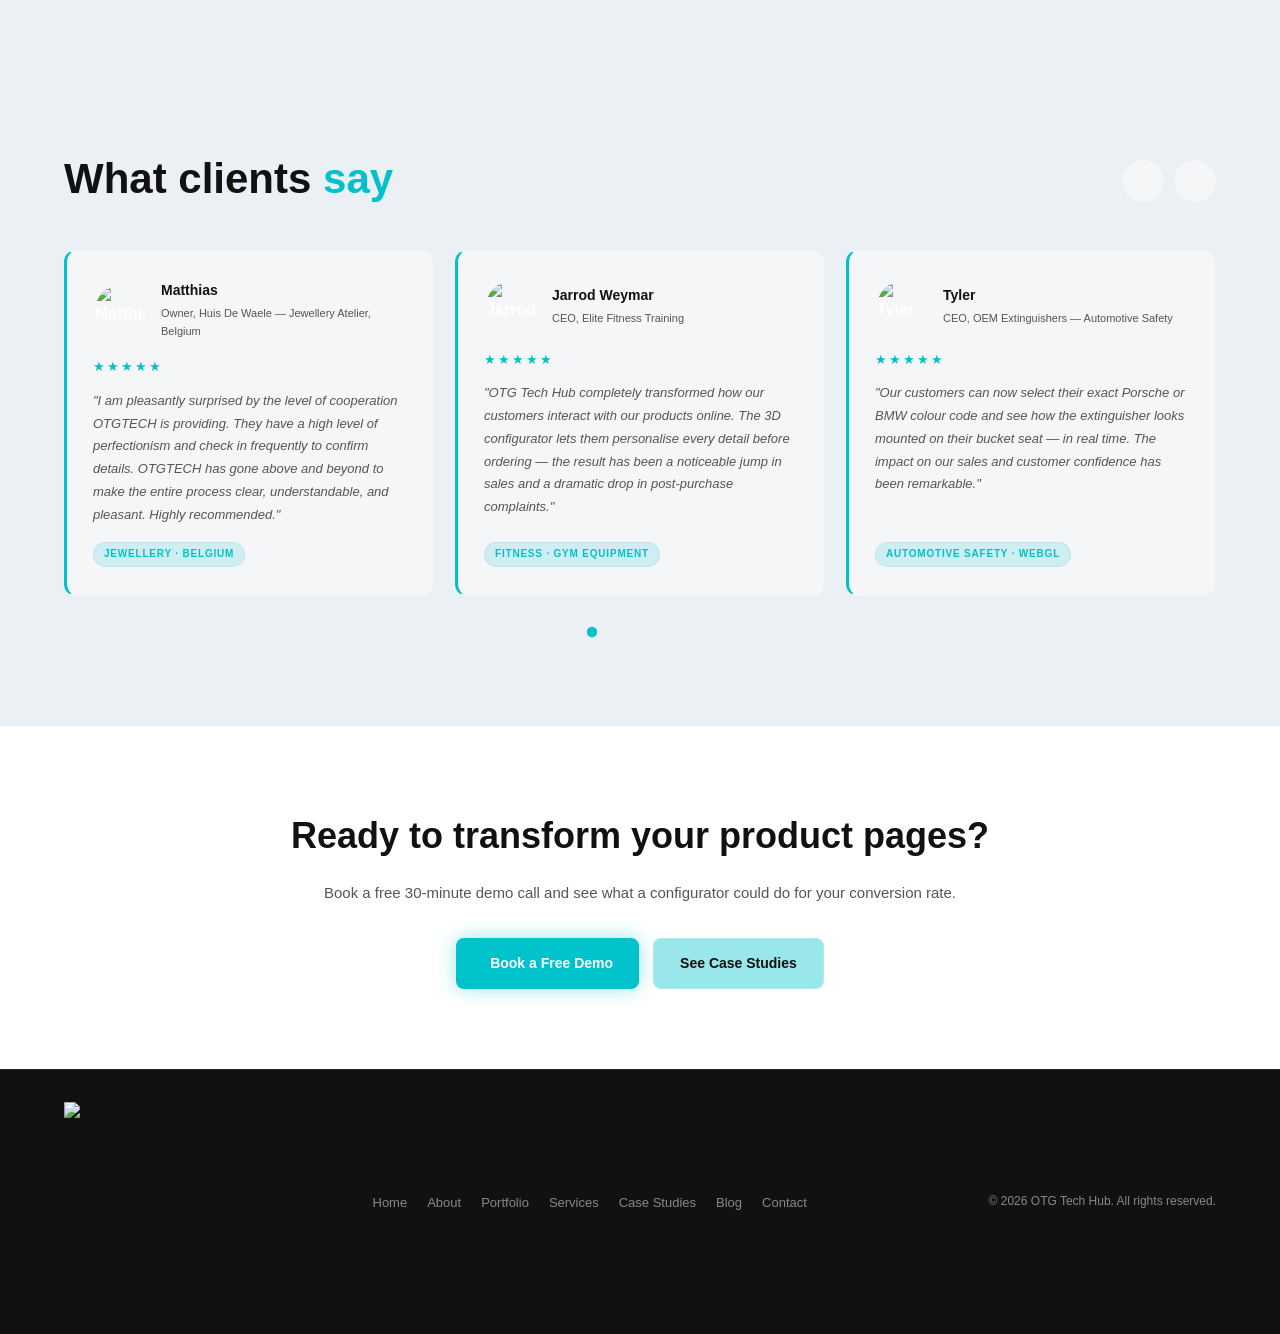
==== commit 3ace7f5f: "Hero section background  video changed to oem configurator videO and real review added to the homepa" ====
--- a/index.html
+++ b/index.html
@@ -150,6 +150,7 @@
       <li><a href="portfolio.html">Portfolio</a></li>
       <li><a href="services.html">Services</a></li>
       <li><a href="case-studies.html">Case Studies</a></li>
+      <li><a href="testimonials.html">Testimonial</a></ul>li>
       <li><a href="blog.html">Blog</a></li>
       <li><a href="contact.html">Contact</a></li>
     </ul>
@@ -162,7 +163,7 @@
 <section class="hero">
   <!-- Replace with your actual video URL -->
   <video class="hero-video" autoplay muted loop playsinline>
-    <source src="https://res.cloudinary.com/dcluwovzm/video/upload/v1780540882/1992-153555258_ehwbj4.mp4" type="video/mp4" />
+    <source src="https://res.cloudinary.com/dcluwovzm/video/upload/v1784710270/3d_product_configurator_mwfyrb.mp4" type="video/mp4" />
   </video>
   <!-- Replace with your actual video URL -->
   <div class="hero-overlay"></div>
@@ -242,7 +243,37 @@
     </div>
     <div class="slider-track-wrap reveal">
       <div class="slider-track" id="sliderTrack">
-
+<div class="t-card">
+  <div class="t-top">
+    <div class="t-avatar" style="background:transparent;border:2px solid var(--border2)"><img src="https://res.cloudinary.com/dcluwovzm/image/upload/v1784704969/huis_logo_bromcv.jpg" alt="Matthias" style="width:100%;height:100%;object-fit:cover;border-radius:50%" /></div>
+    <div><div class="t-name">Matthias</div><div class="t-role">Owner, Huis De Waele — Jewellery Atelier, Belgium</div></div>
+  </div>
+  <div class="t-stars">★★★★★</div>
+  <p class="t-quote">"I am pleasantly surprised by the level of cooperation OTGTECH is providing. They have a high level of perfectionism and check in frequently to confirm details. OTGTECH has gone above and beyond to make the entire process clear, understandable, and pleasant. Highly recommended."</p>
+  <span class="t-tag">Jewellery · Belgium</span>
+</div>
+
+<div class="t-card">
+  <div class="t-top">
+    <div class="t-avatar" style="background:transparent;border:2px solid var(--border2)"><img src="https://res.cloudinary.com/dcluwovzm/image/upload/v1784705573/team_eft_t9nhvk.jpg" alt="Jarrod Weymar" style="width:100%;height:100%;object-fit:cover;border-radius:50%" /></div>
+    <div><div class="t-name">Jarrod Weymar</div><div class="t-role">CEO, Elite Fitness Training</div></div>
+  </div>
+  <div class="t-stars">★★★★★</div>
+  <p class="t-quote">"OTG Tech Hub completely transformed how our customers interact with our products online. The 3D configurator lets them personalise every detail before ordering — the result has been a noticeable jump in sales and a dramatic drop in post-purchase complaints."</p>
+  <span class="t-tag">Fitness · Gym Equipment</span>
+</div>
+
+       <div class="t-card">
+  <div class="t-top">
+    <div class="t-avatar" style="background:transparent;border:2px solid var(--border2)">
+      <img src="https://res.cloudinary.com/dcluwovzm/image/upload/v1784705588/OEM_i4ncdj.png" alt="Tyler" style="width:100%;height:100%;object-fit:cover;border-radius:50%" />
+    </div>
+    <div><div class="t-name">Tyler</div><div class="t-role">CEO, OEM Extinguishers — Automotive Safety</div></div>
+  </div>
+  <div class="t-stars">★★★★★</div>
+  <p class="t-quote">"Our customers can now select their exact Porsche or BMW colour code and see how the extinguisher looks mounted on their bucket seat — in real time. The impact on our sales and customer confidence has been remarkable."</p>
+  <span class="t-tag">Automotive Safety · WebGL</span>
+       </div>
         <div class="t-card">
           <div class="t-top">
             <!-- Replace src with client photo or brand logo URL -->
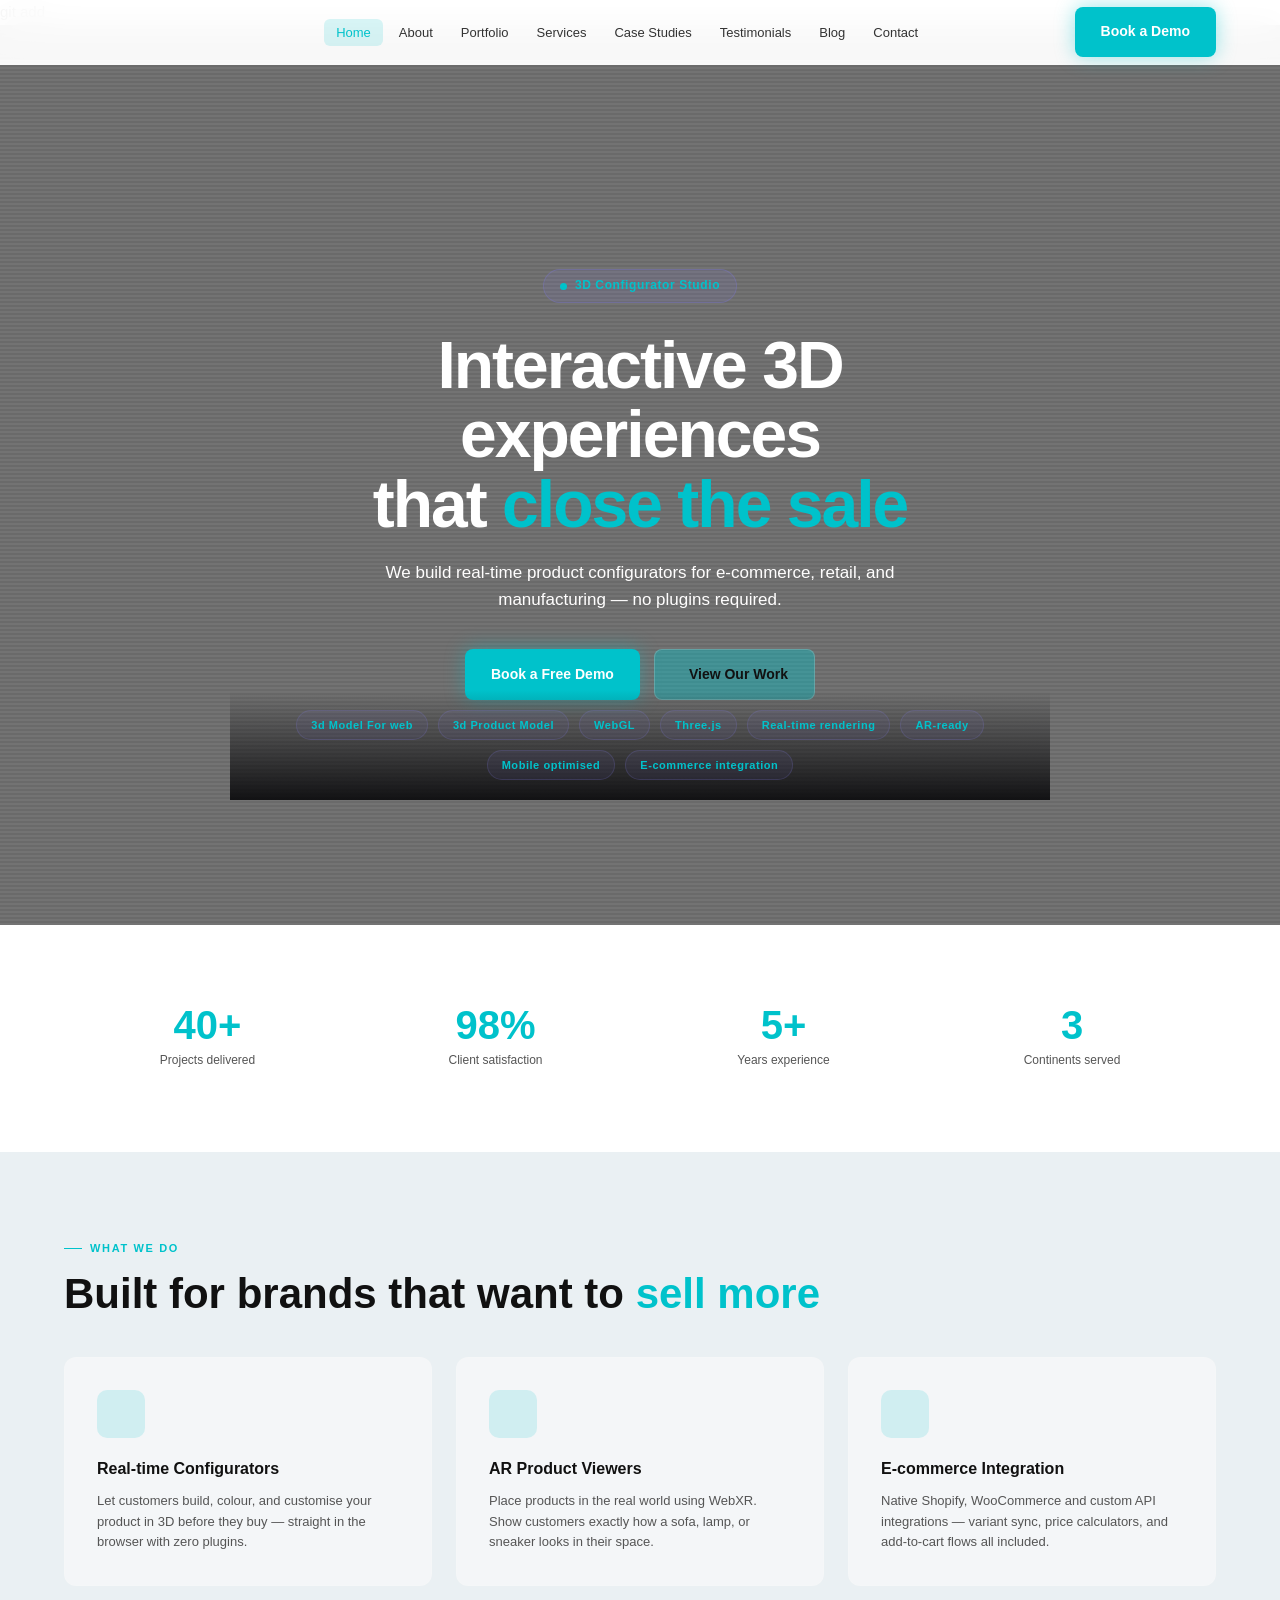
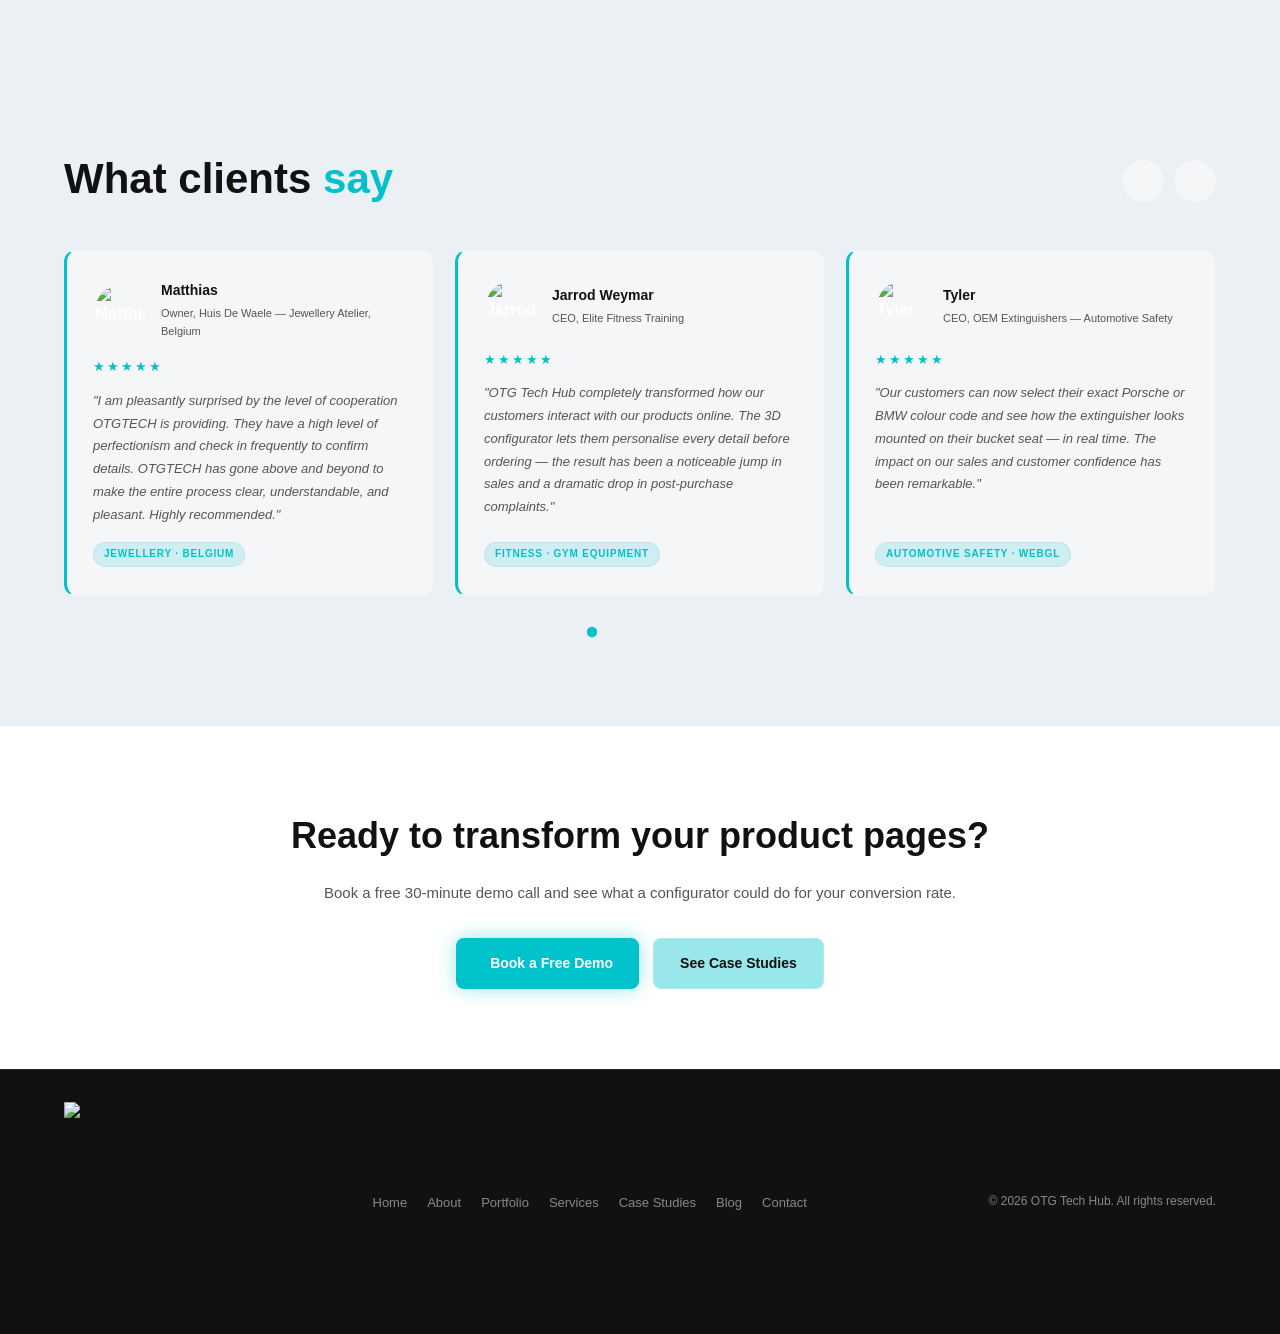
==== commit 8d82f459: "I added testimonial navigation to About, Service and Contact pages" ====
--- a/index.html
+++ b/index.html
@@ -150,7 +150,7 @@
       <li><a href="portfolio.html">Portfolio</a></li>
       <li><a href="services.html">Services</a></li>
       <li><a href="case-studies.html">Case Studies</a></li>
-      <li><a href="testimonials.html">Testimonial</a></ul>li>
+      <li><a href="testimonials.html">Testimonials</a></li>
       <li><a href="blog.html">Blog</a></li>
       <li><a href="contact.html">Contact</a></li>
     </ul>
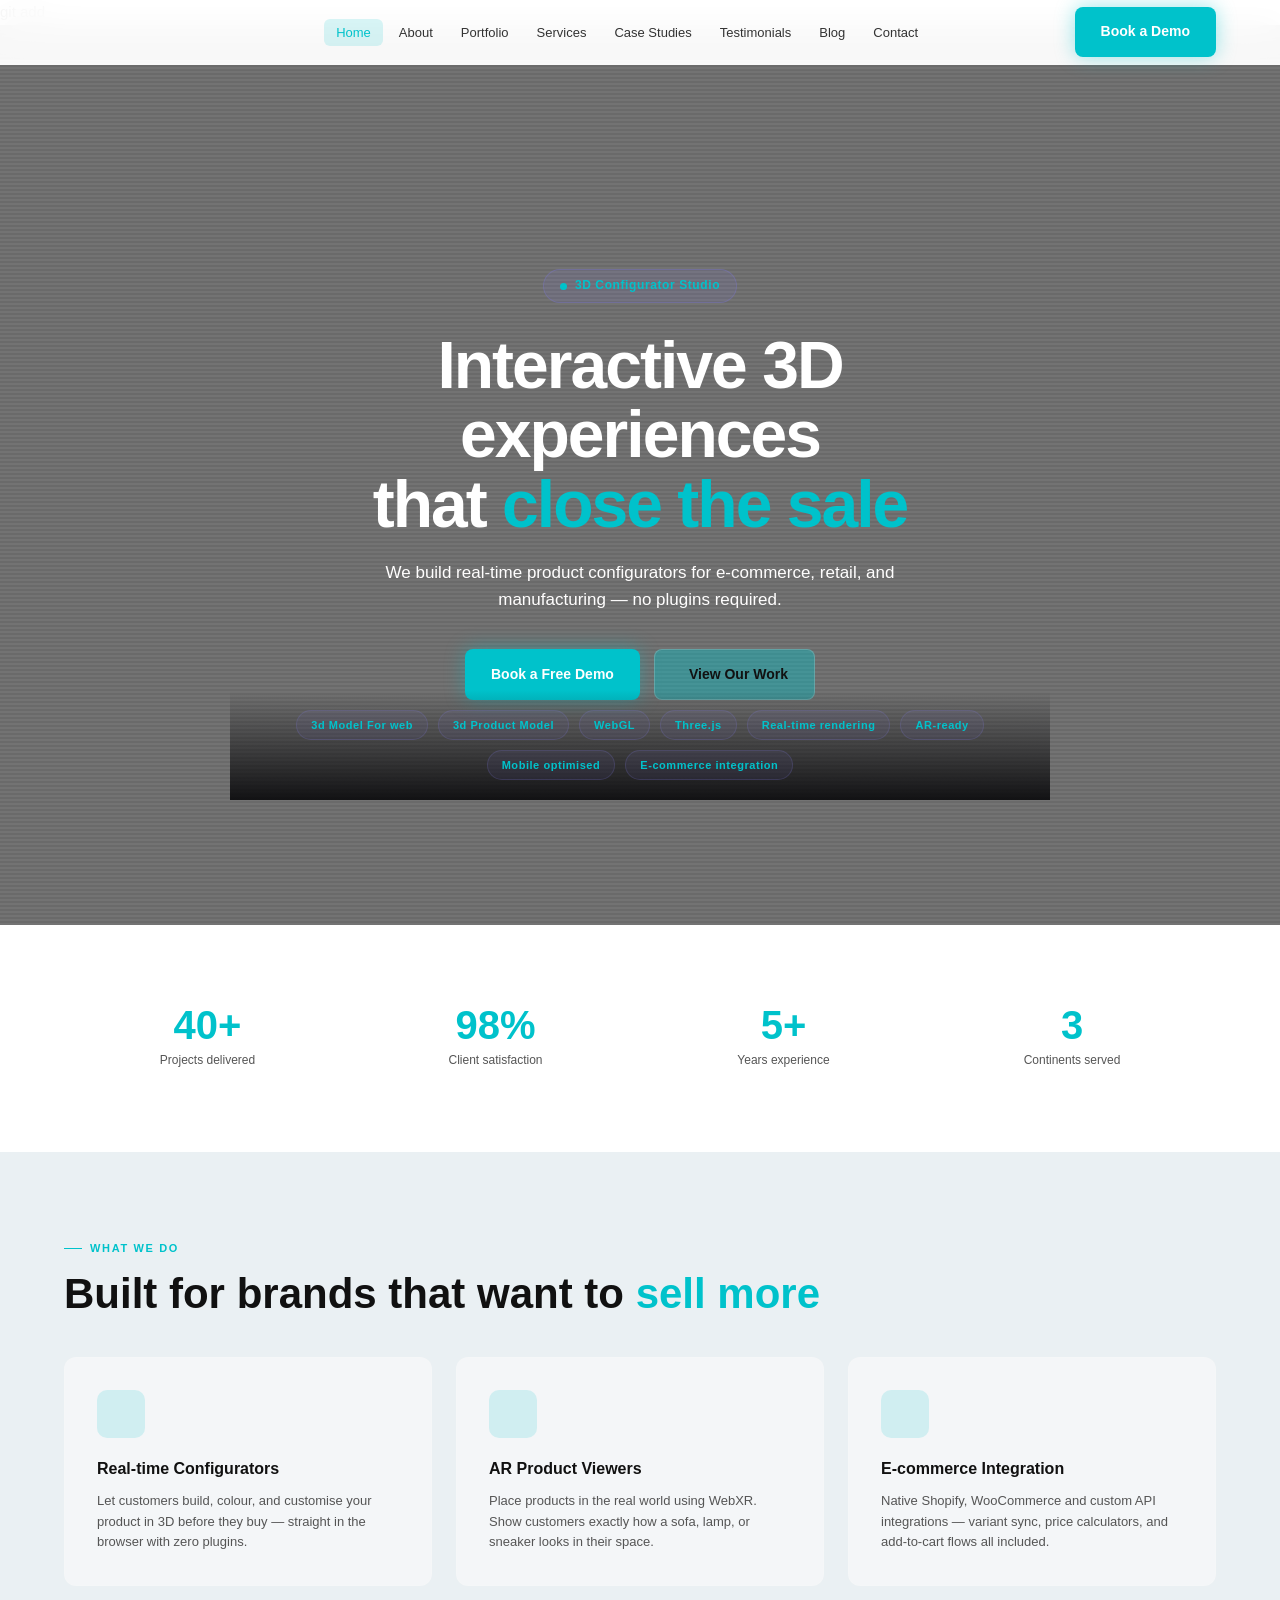
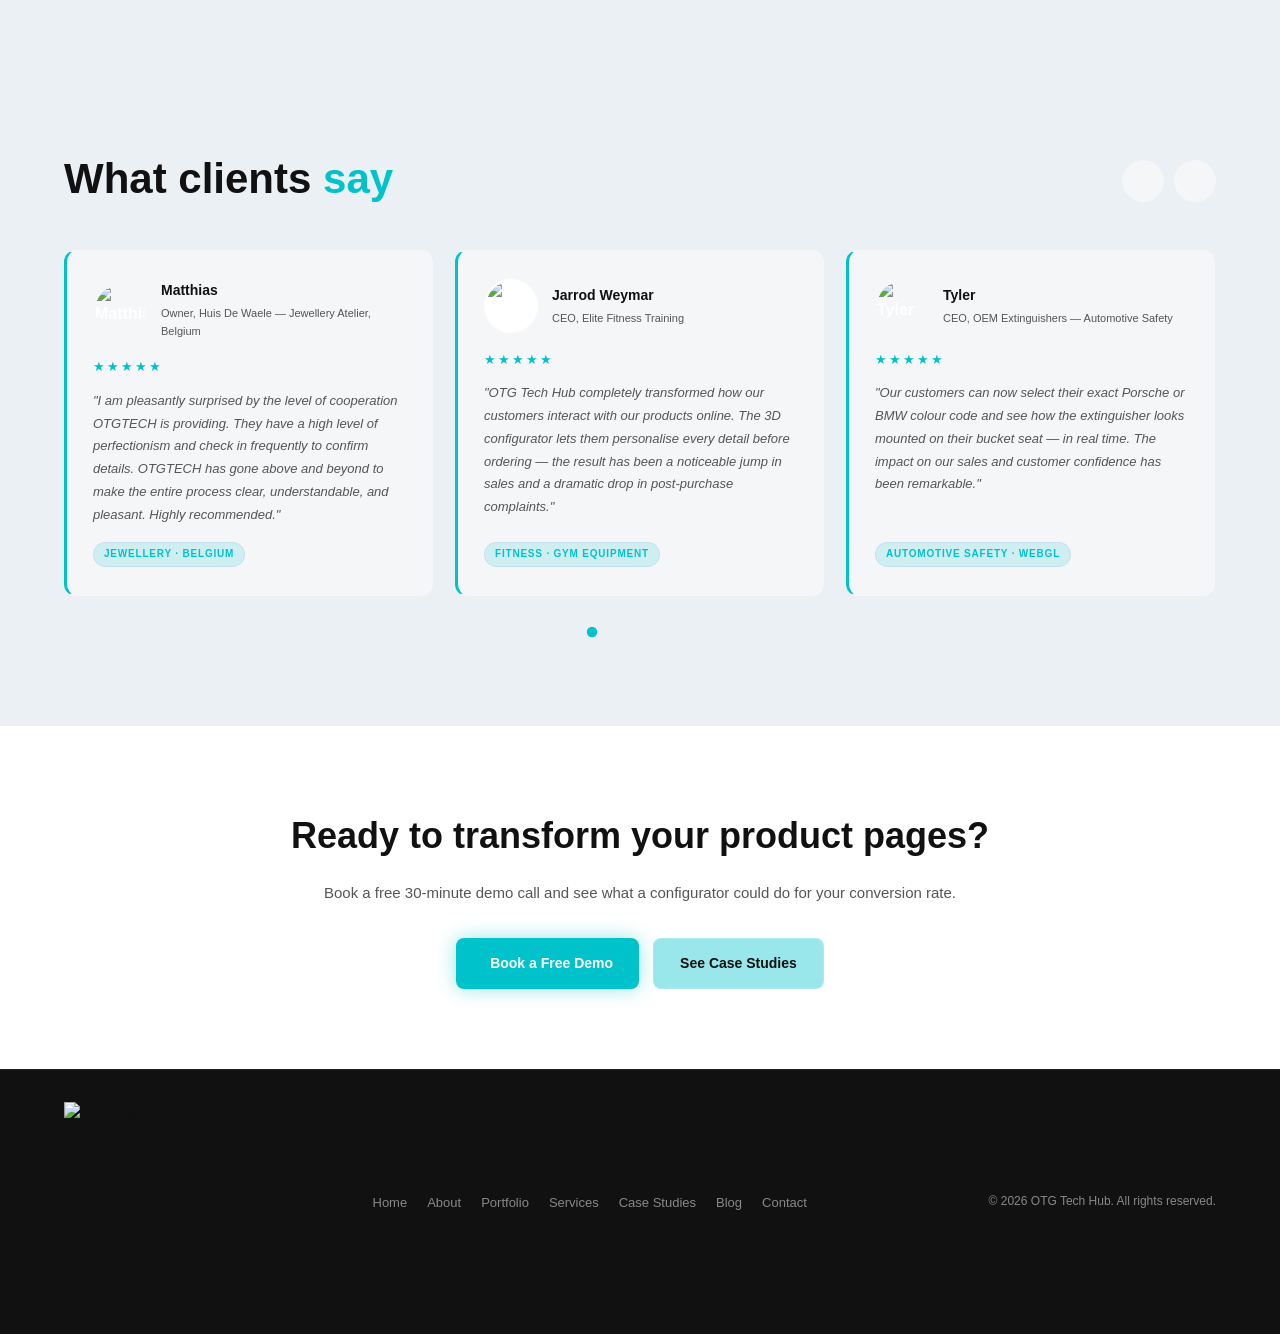
==== commit a2010503: "elite fitness review logo fixed to contain" ====
--- a/index.html
+++ b/index.html
@@ -255,7 +255,7 @@
 
 <div class="t-card">
   <div class="t-top">
-    <div class="t-avatar" style="background:transparent;border:2px solid var(--border2)"><img src="https://res.cloudinary.com/dcluwovzm/image/upload/v1784705573/team_eft_t9nhvk.jpg" alt="Jarrod Weymar" style="width:100%;height:100%;object-fit:cover;border-radius:50%" /></div>
+    <div class="t-avatar" style="background:#ffffff;border:2px solid var(--border2)"><img src="https://res.cloudinary.com/dcluwovzm/image/upload/v1784705573/team_eft_t9nhvk.jpg" alt="Jarrod Weymar" style="width:100%;height:100%;object-fit:contain;border-radius:50%" /></div>
     <div><div class="t-name">Jarrod Weymar</div><div class="t-role">CEO, Elite Fitness Training</div></div>
   </div>
   <div class="t-stars">★★★★★</div>
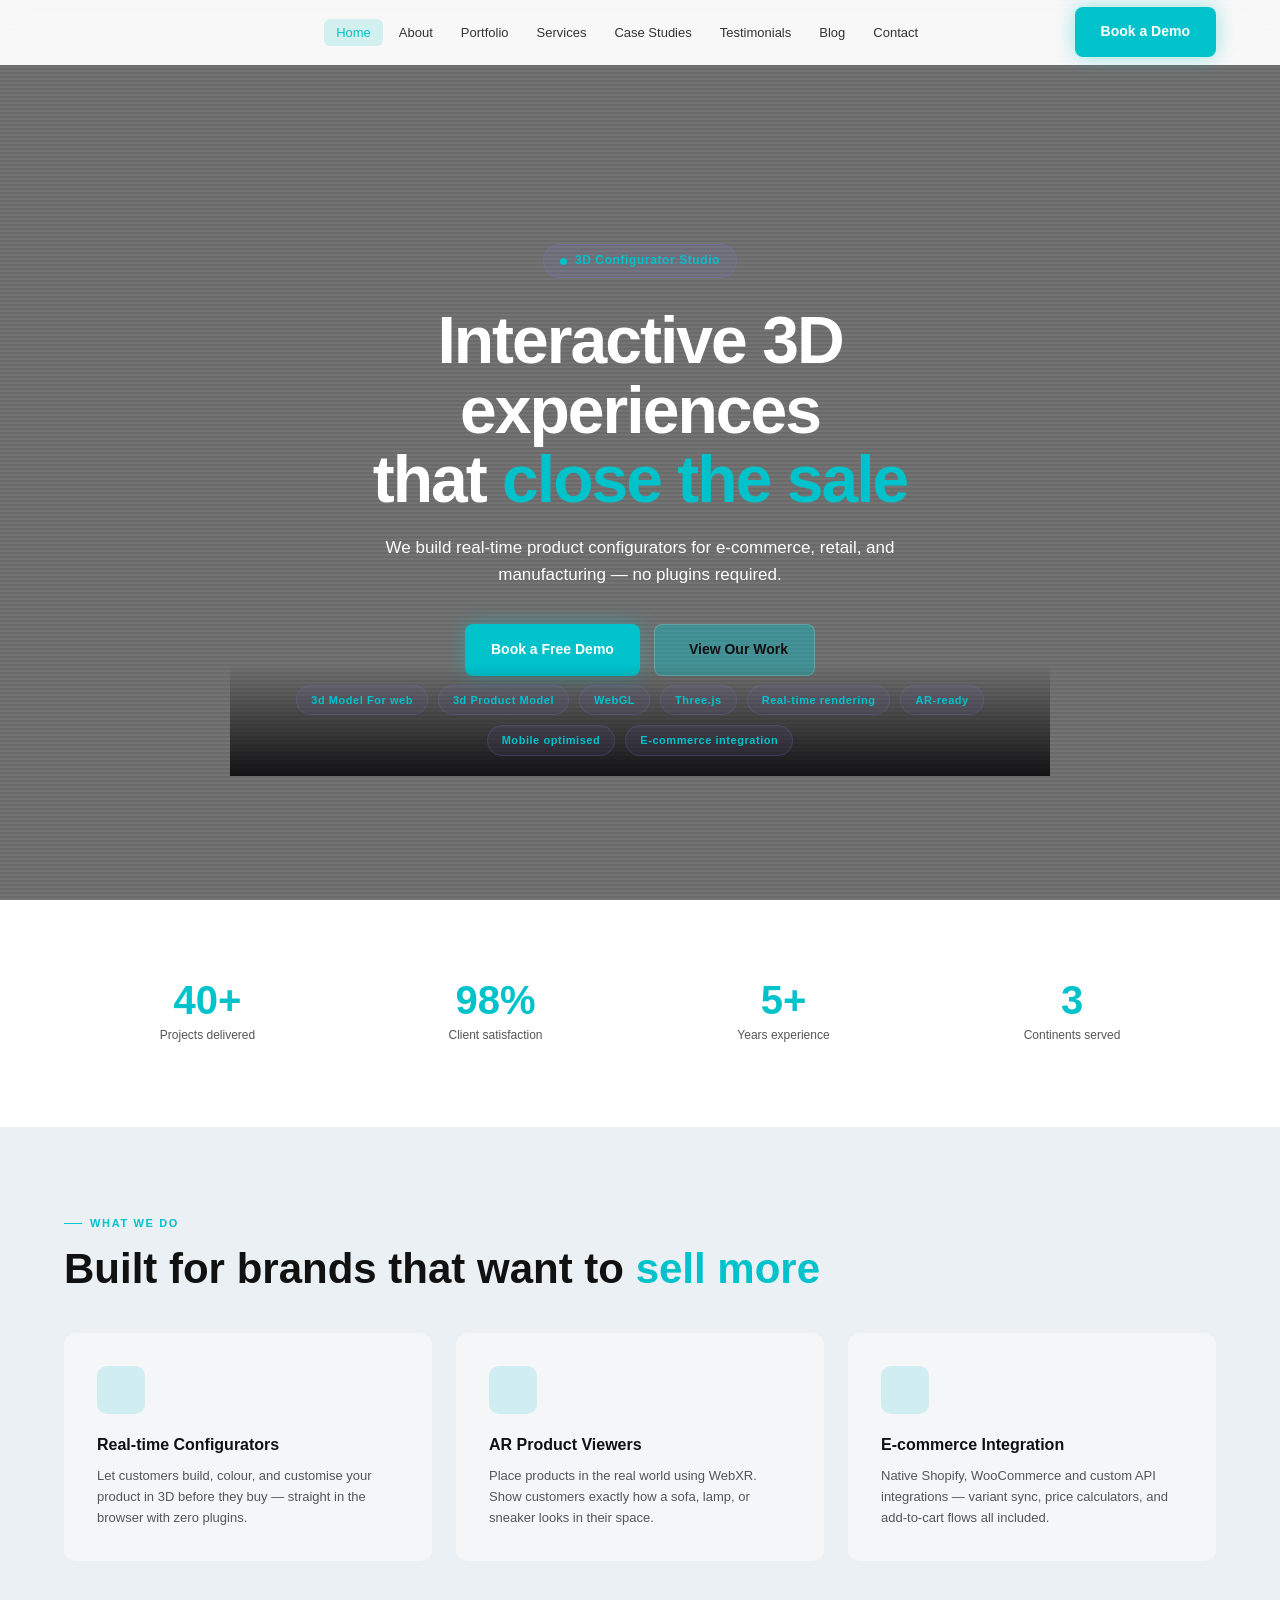
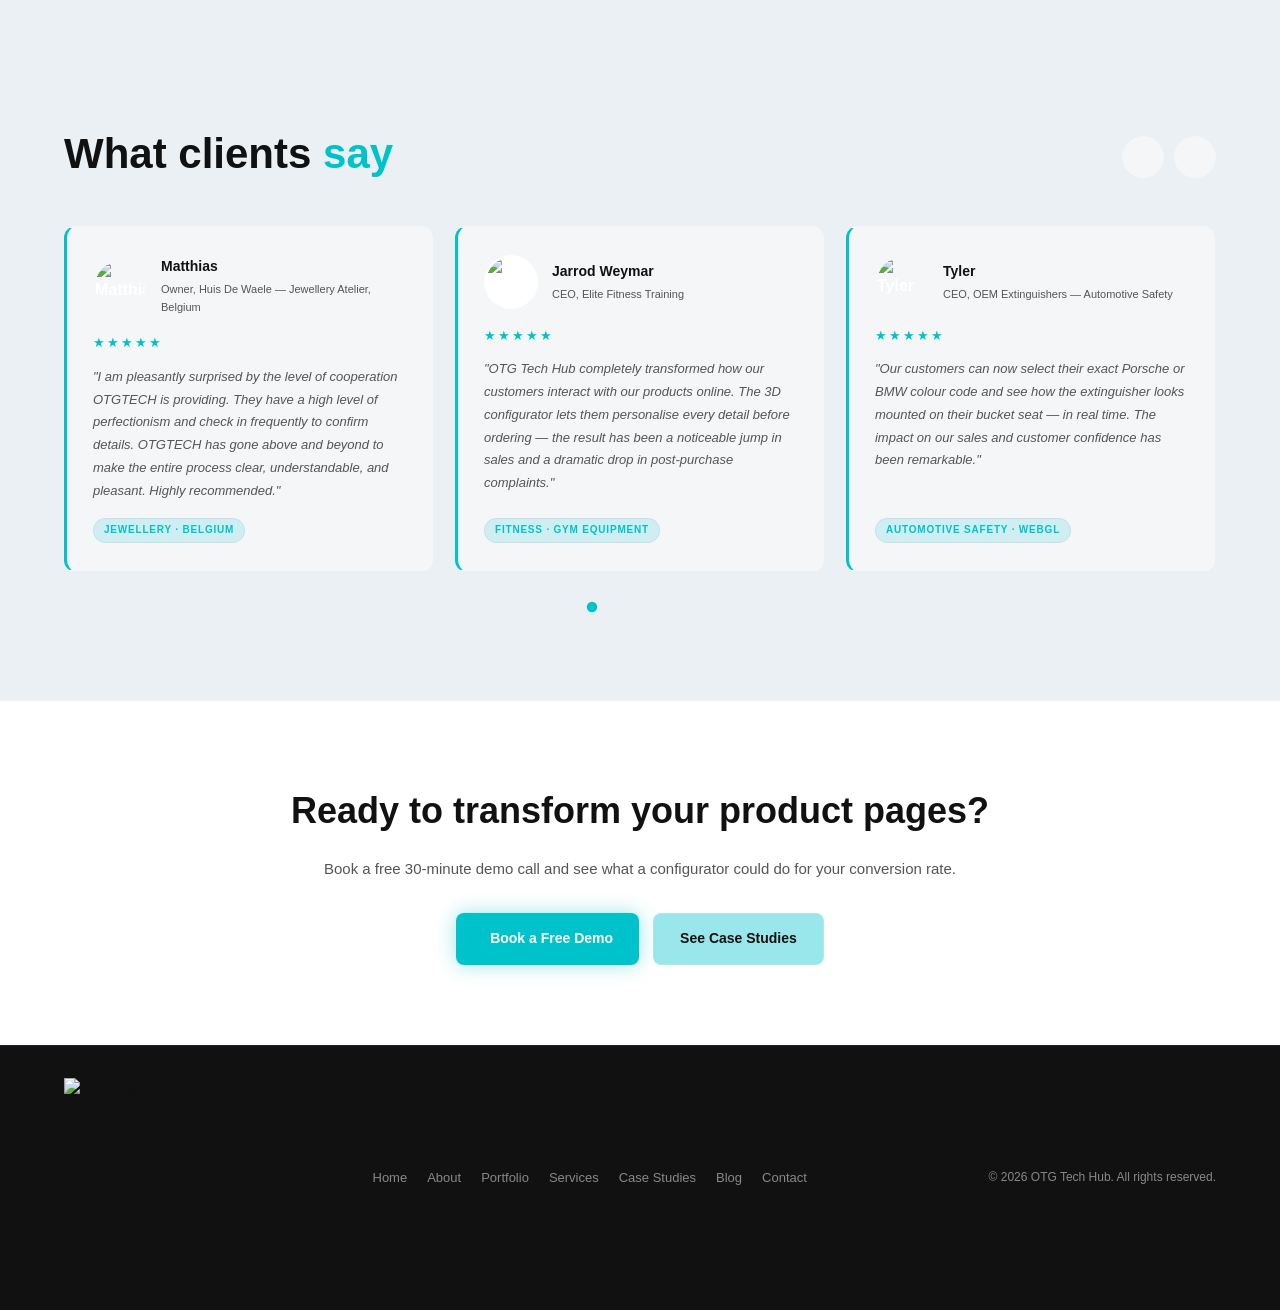
==== commit 65e2e756: "Git add showing on website fixed" ====
--- a/index.html
+++ b/index.html
@@ -4,7 +4,7 @@
 <meta charset="UTF-8" /><meta name="viewport" content="width=device-width, initial-scale=1.0" />
 <title>OTG Tech Hub — 3D Configurator Agency</title>
 <link rel="icon" type="image/x-icon" href="favicon.ico" />
-<link rel="icon" type="image/png" sizes="32x32" href="favicon-32x32.png" />git add <div class="git"></div>
+<link rel="icon" type="image/png" sizes="32x32" href="favicon-32x32.png" /> <div class="git"></div>
 <link rel="icon" type="image/png" sizes="16x16" href="favicon-16x16.png" />
 <link rel="apple-touch-icon" sizes="180x180" href="apple-touch-icon.png" />
 <link rel="preconnect" href="https://fonts.googleapis.com" />
